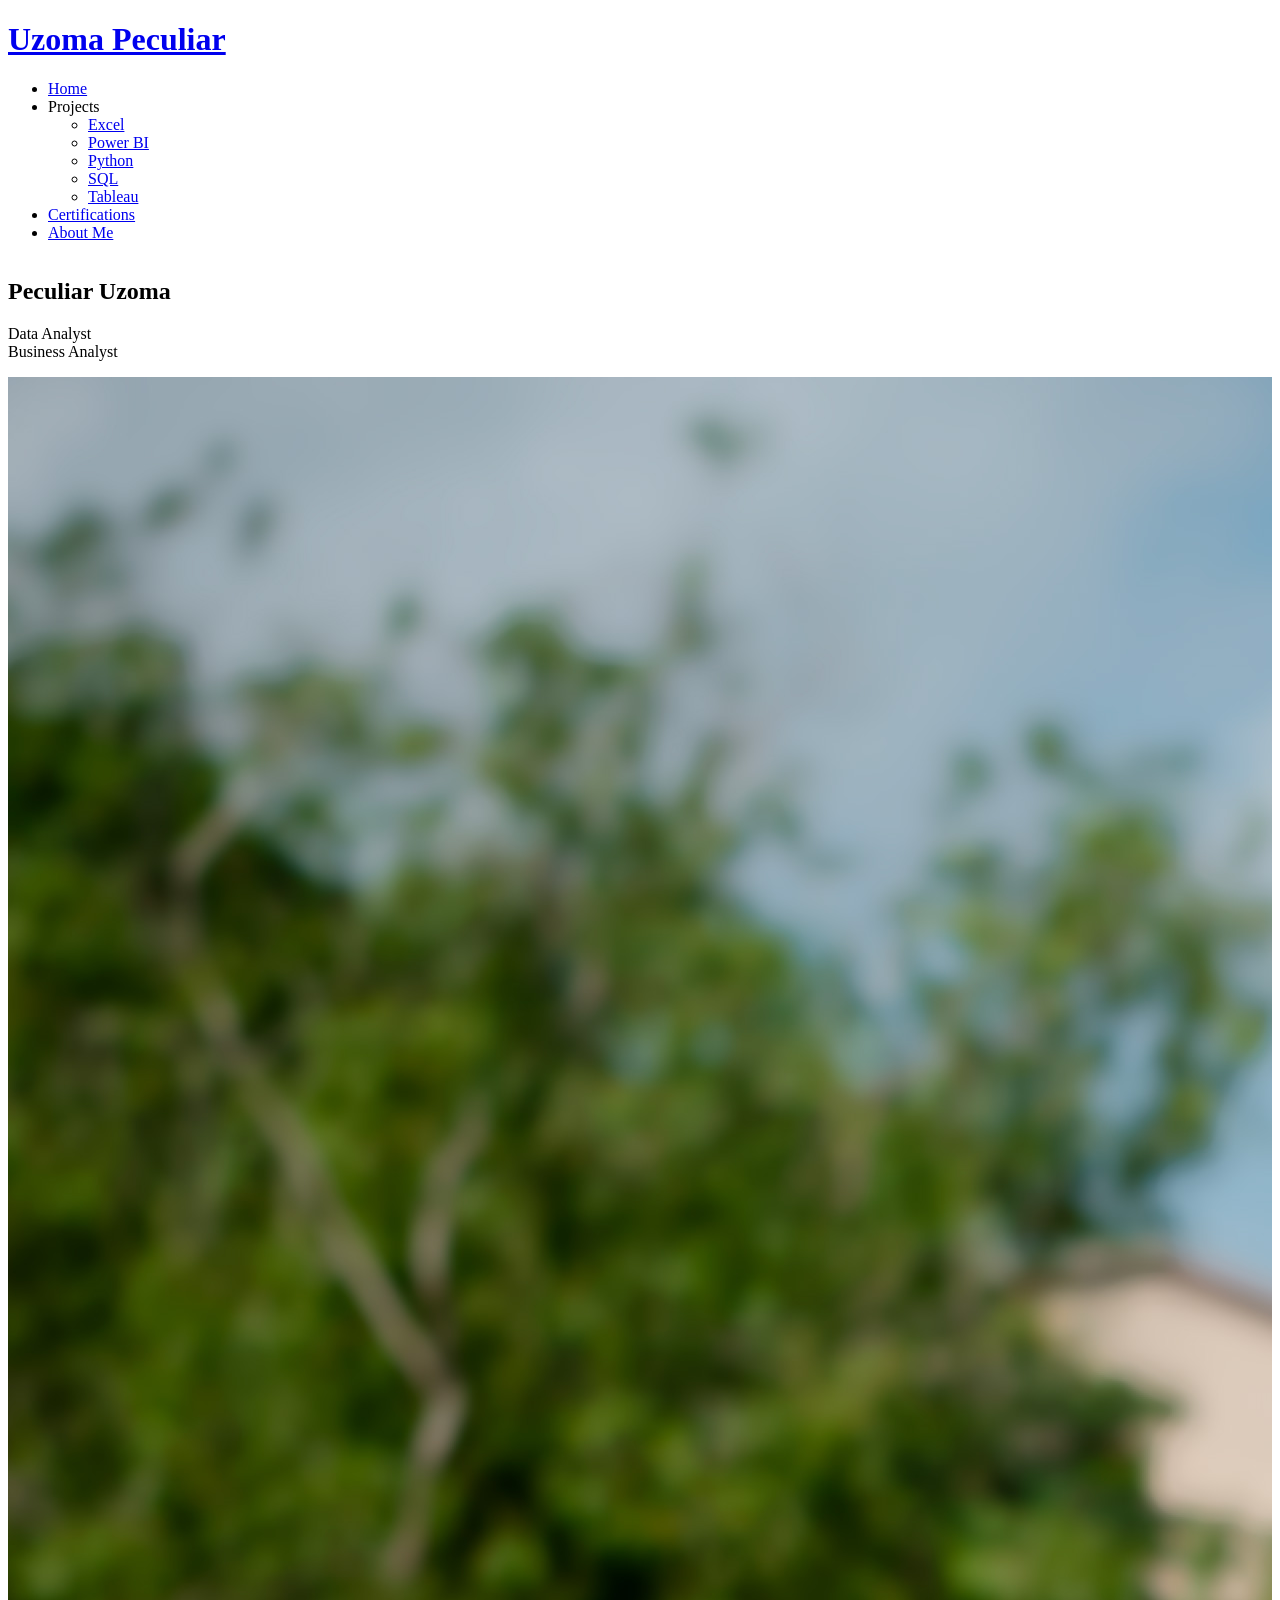
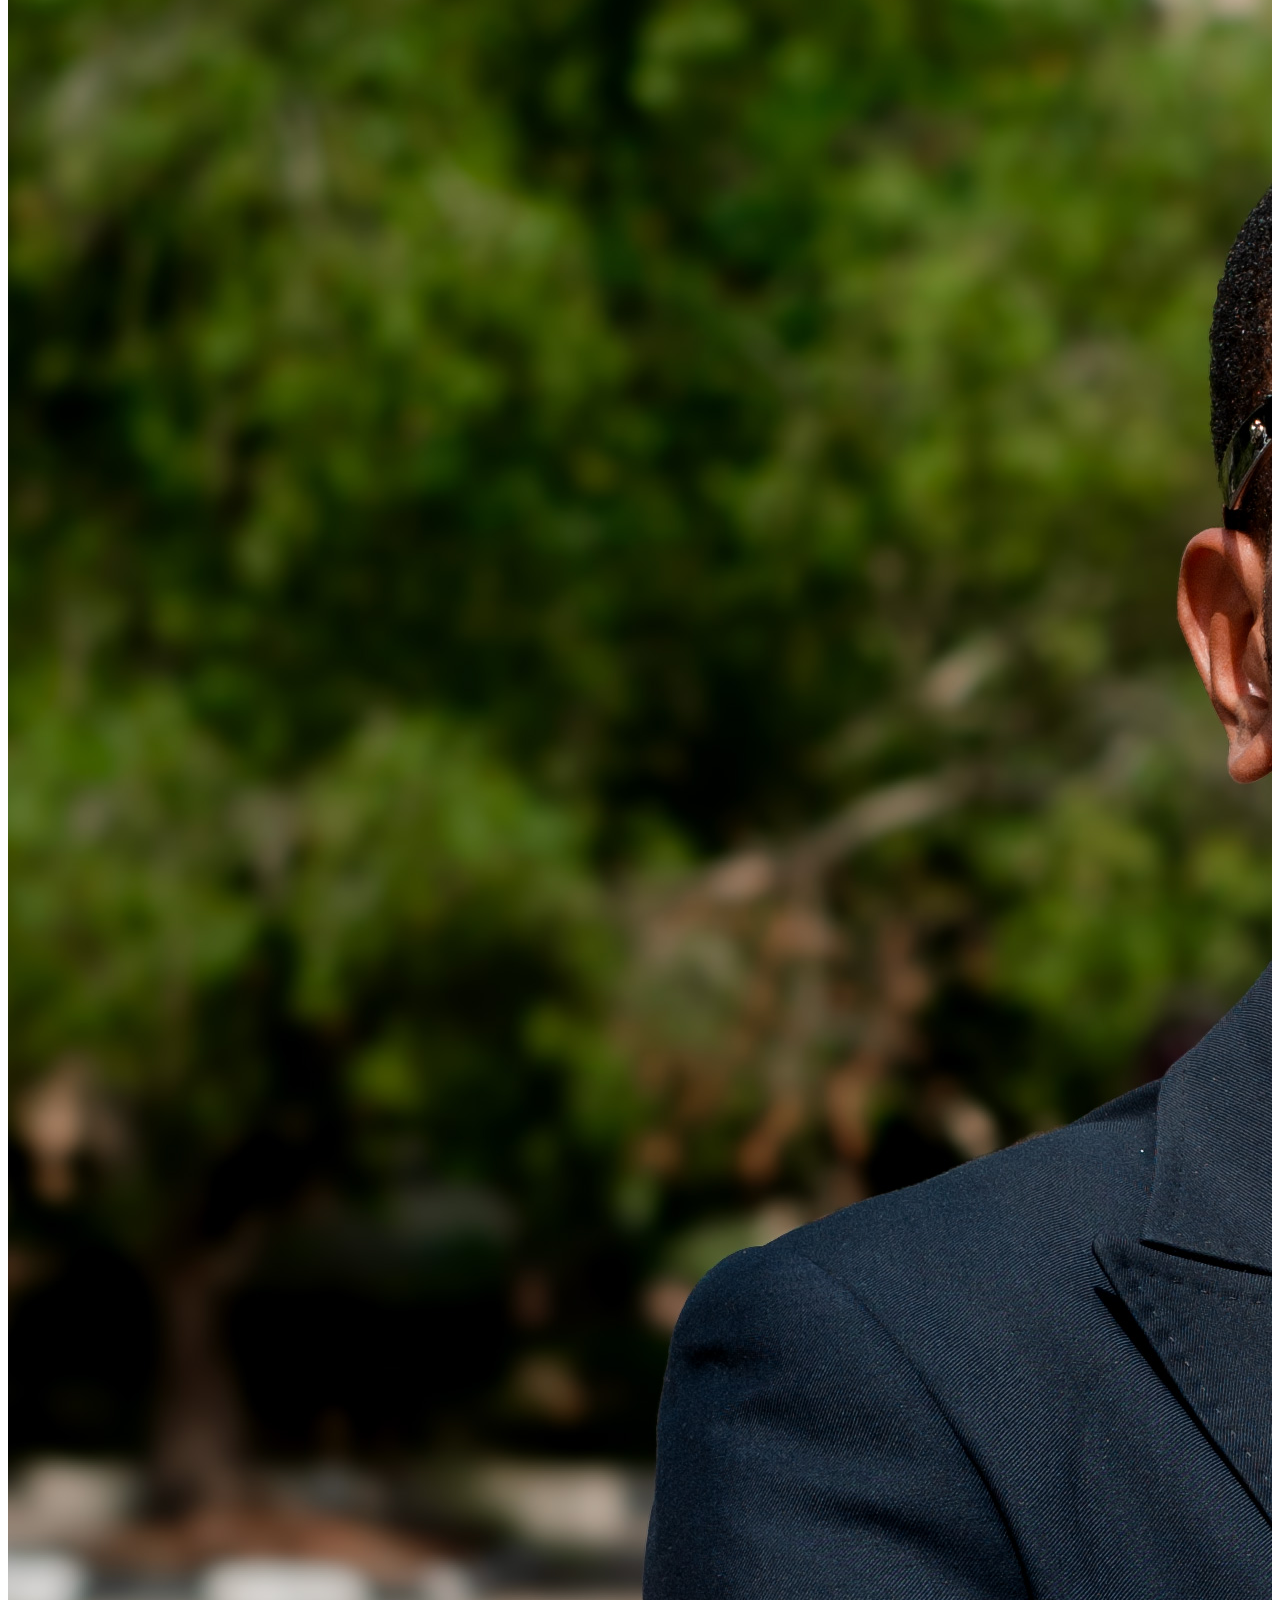
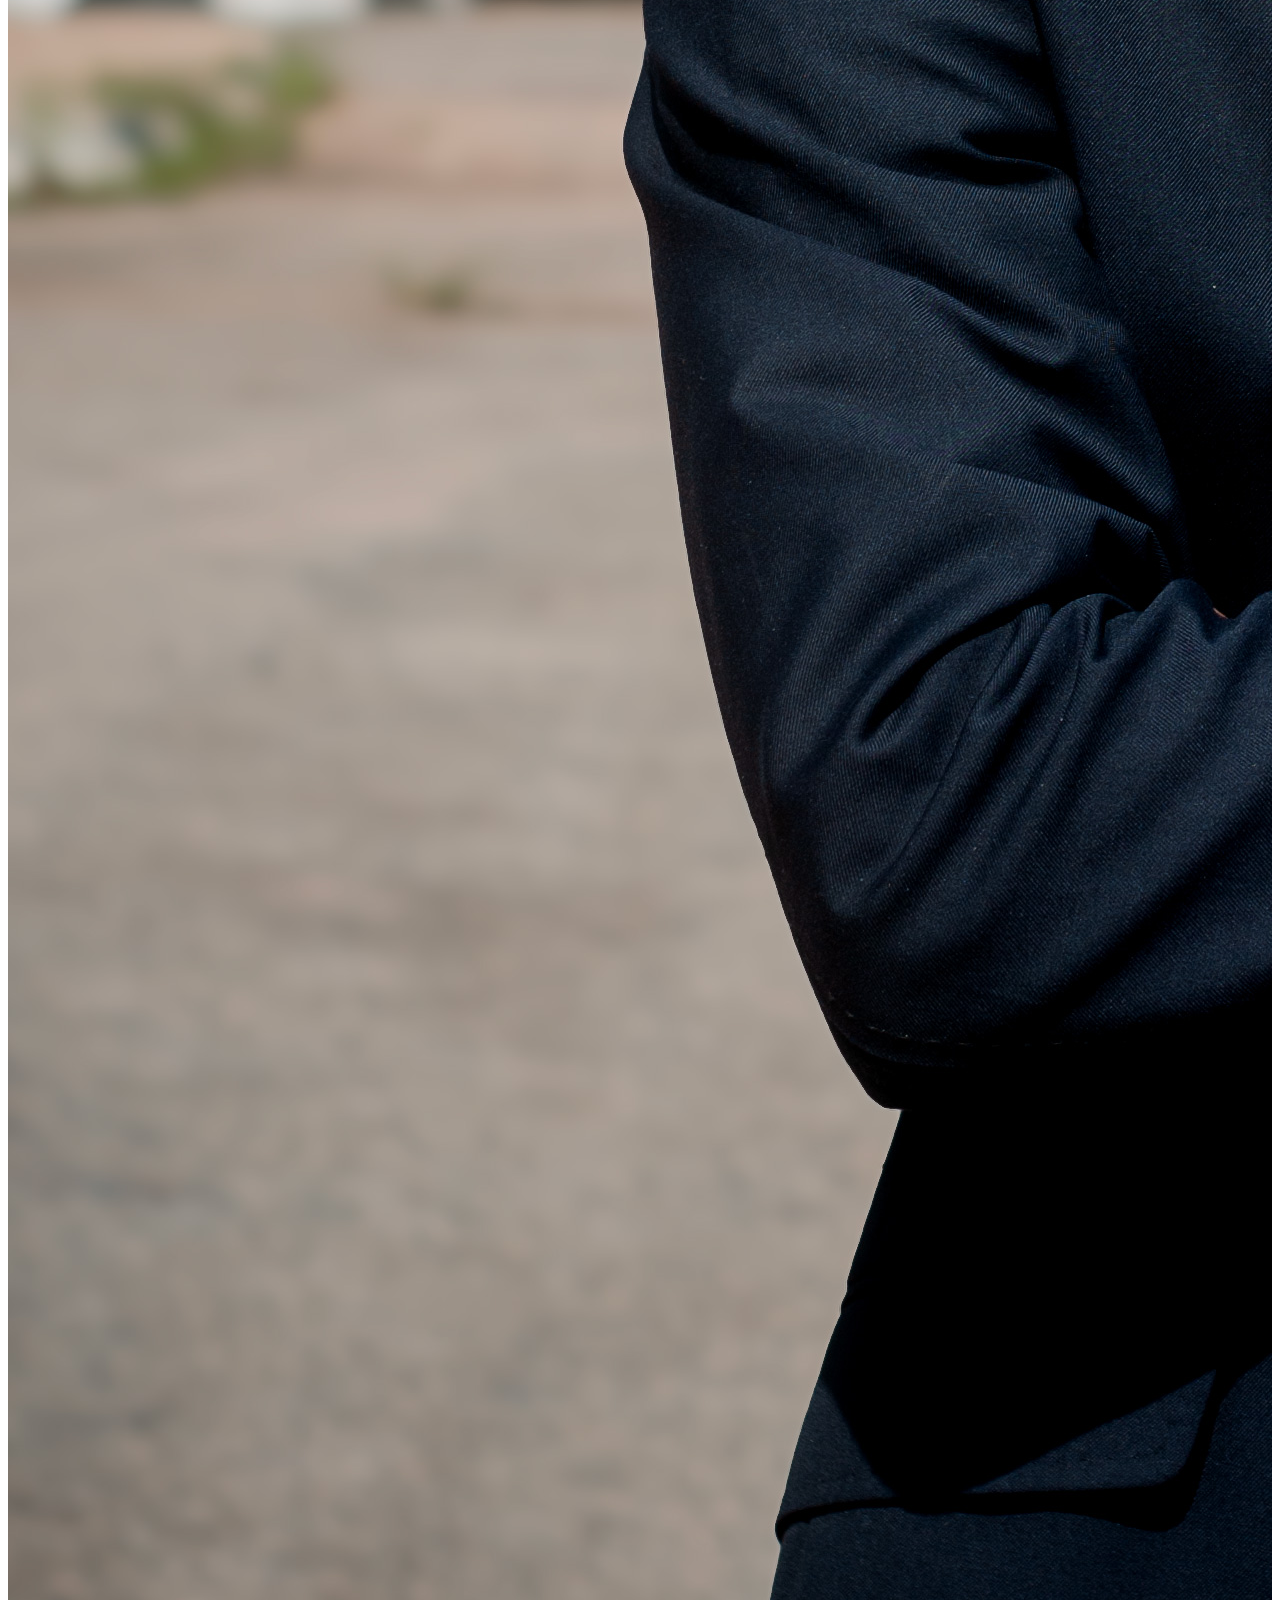
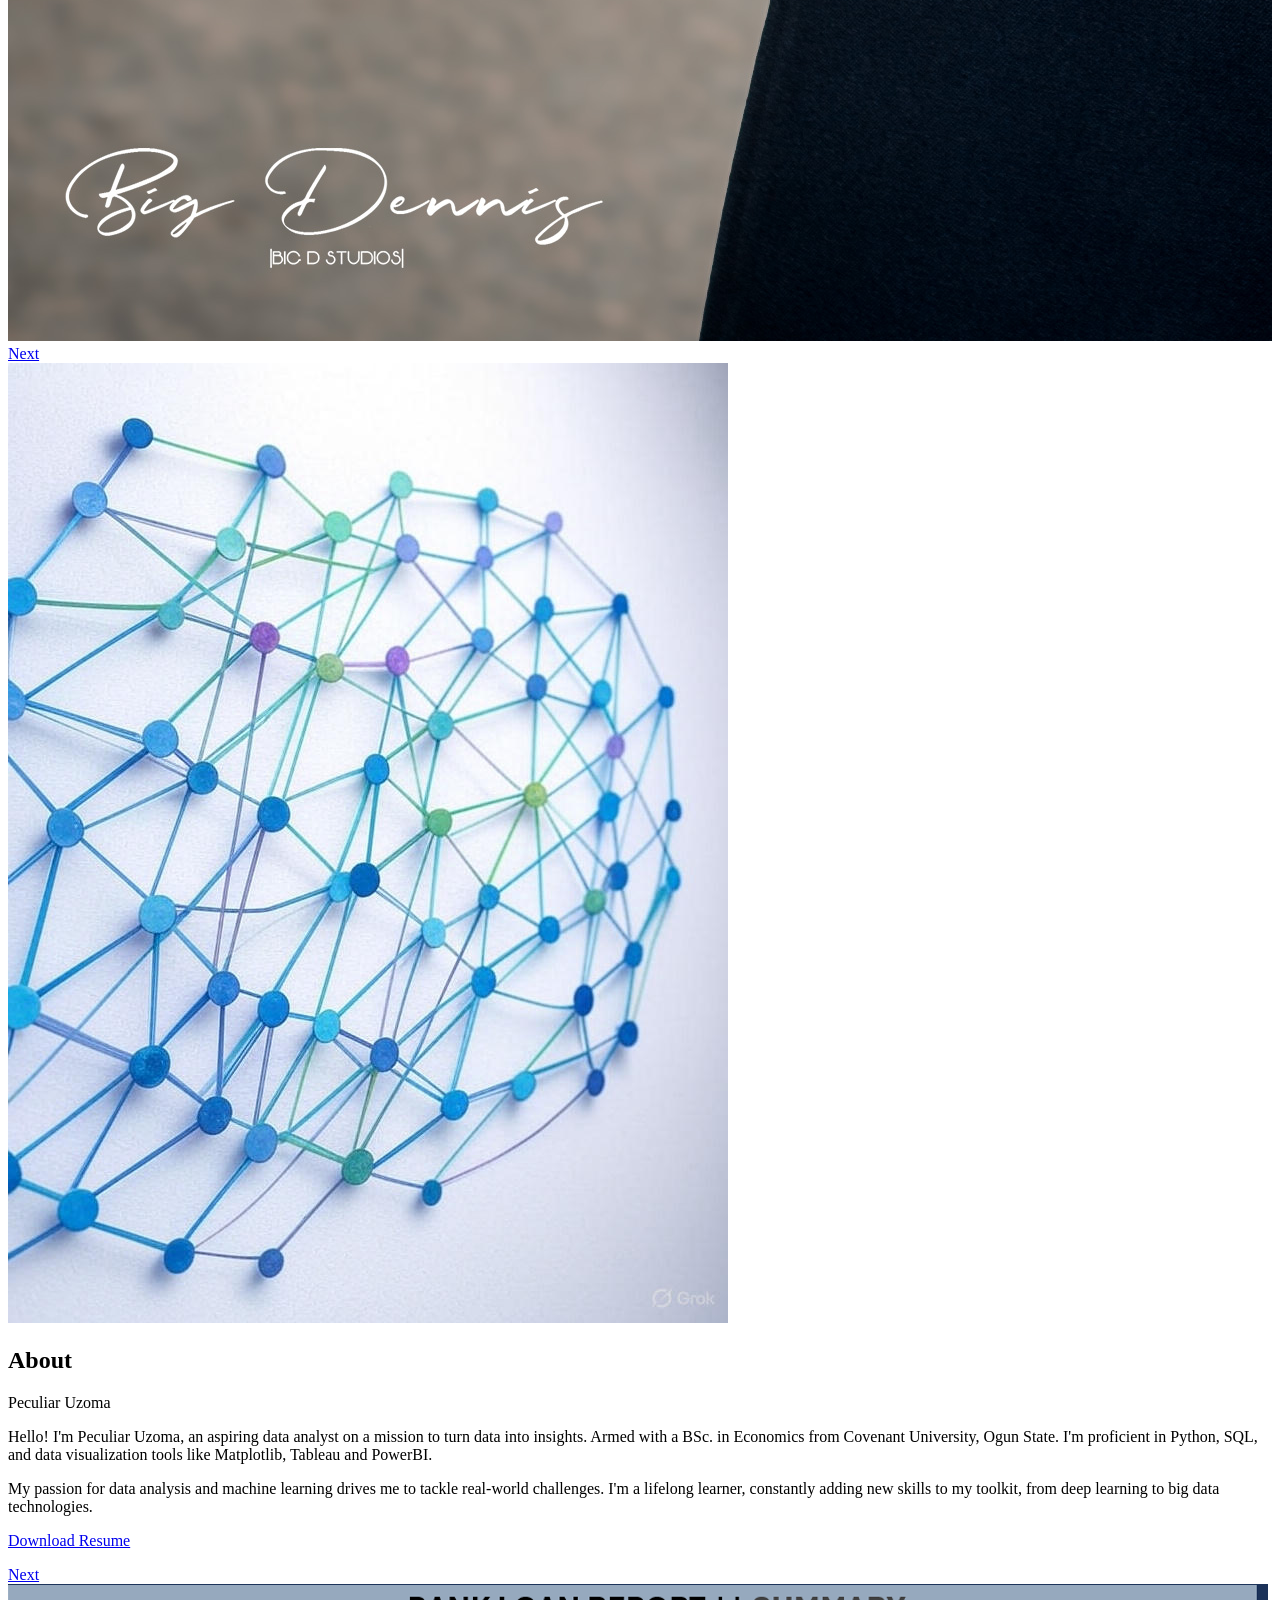
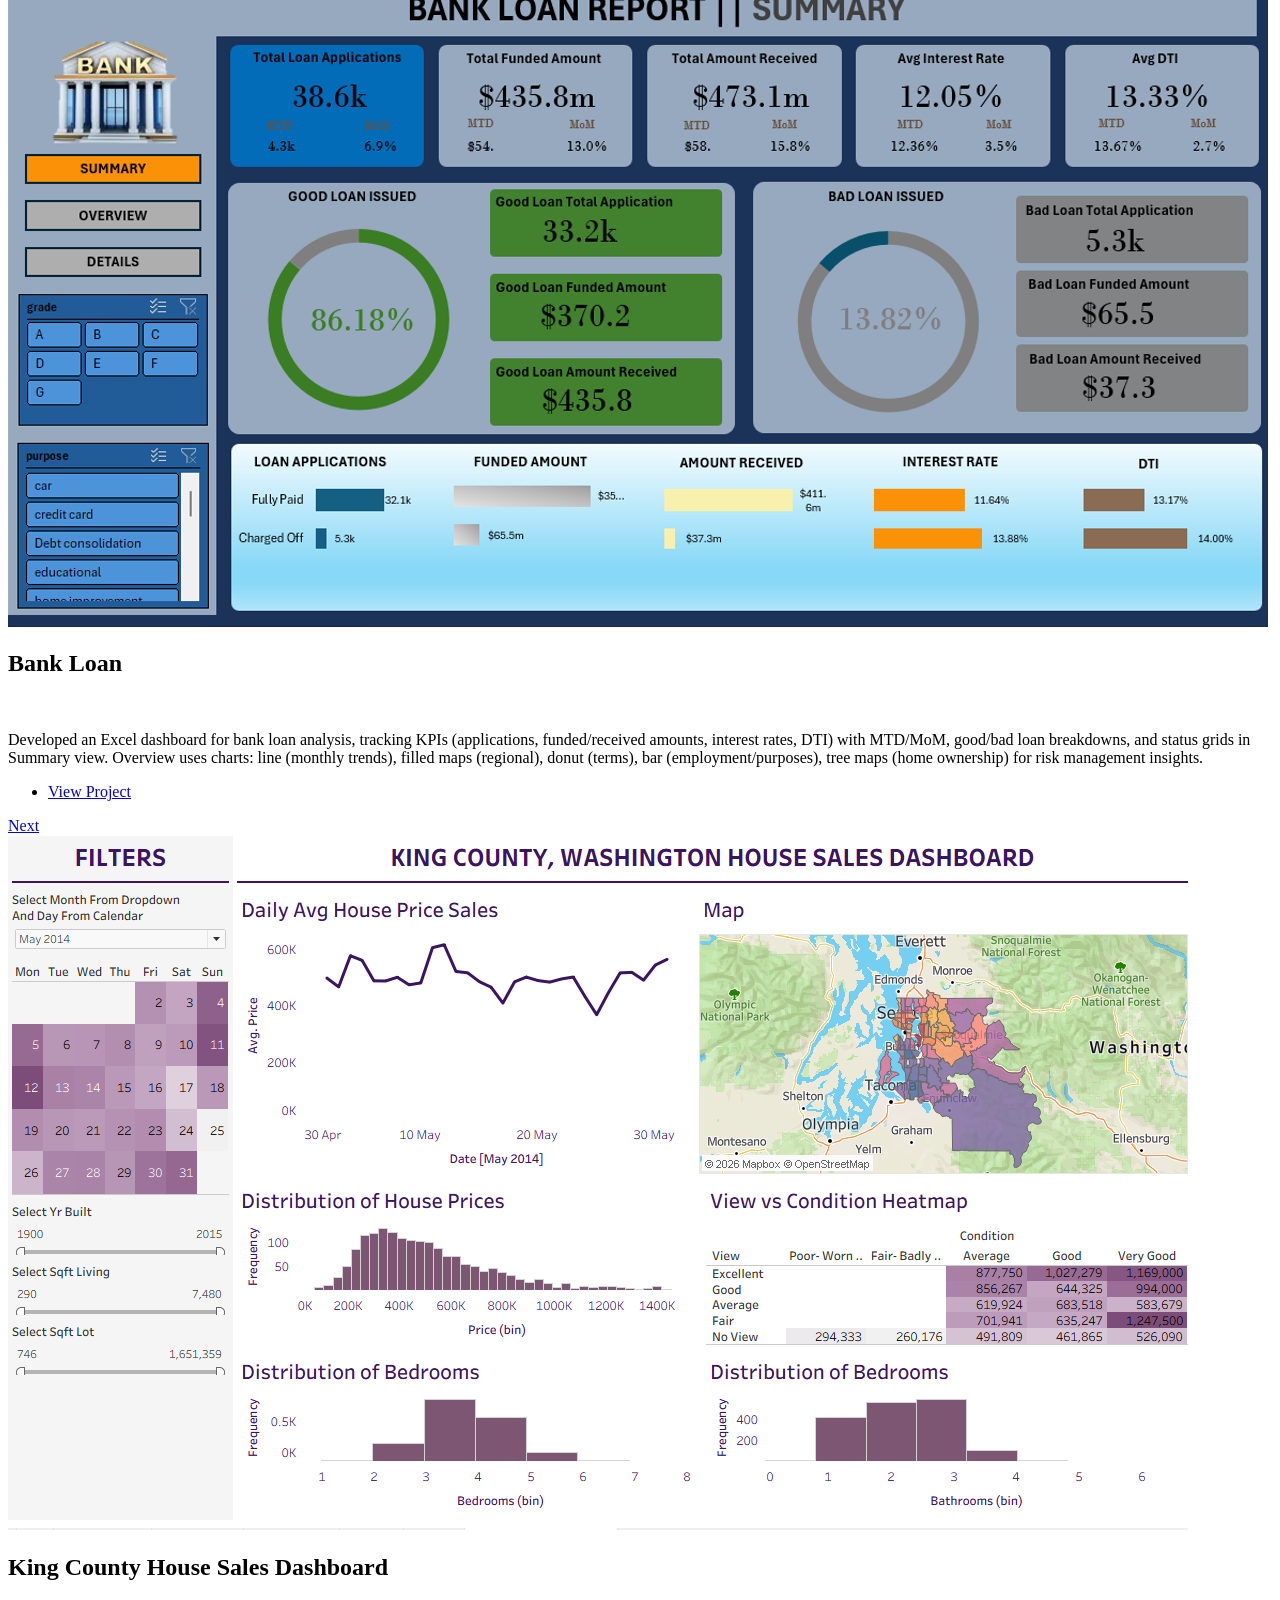
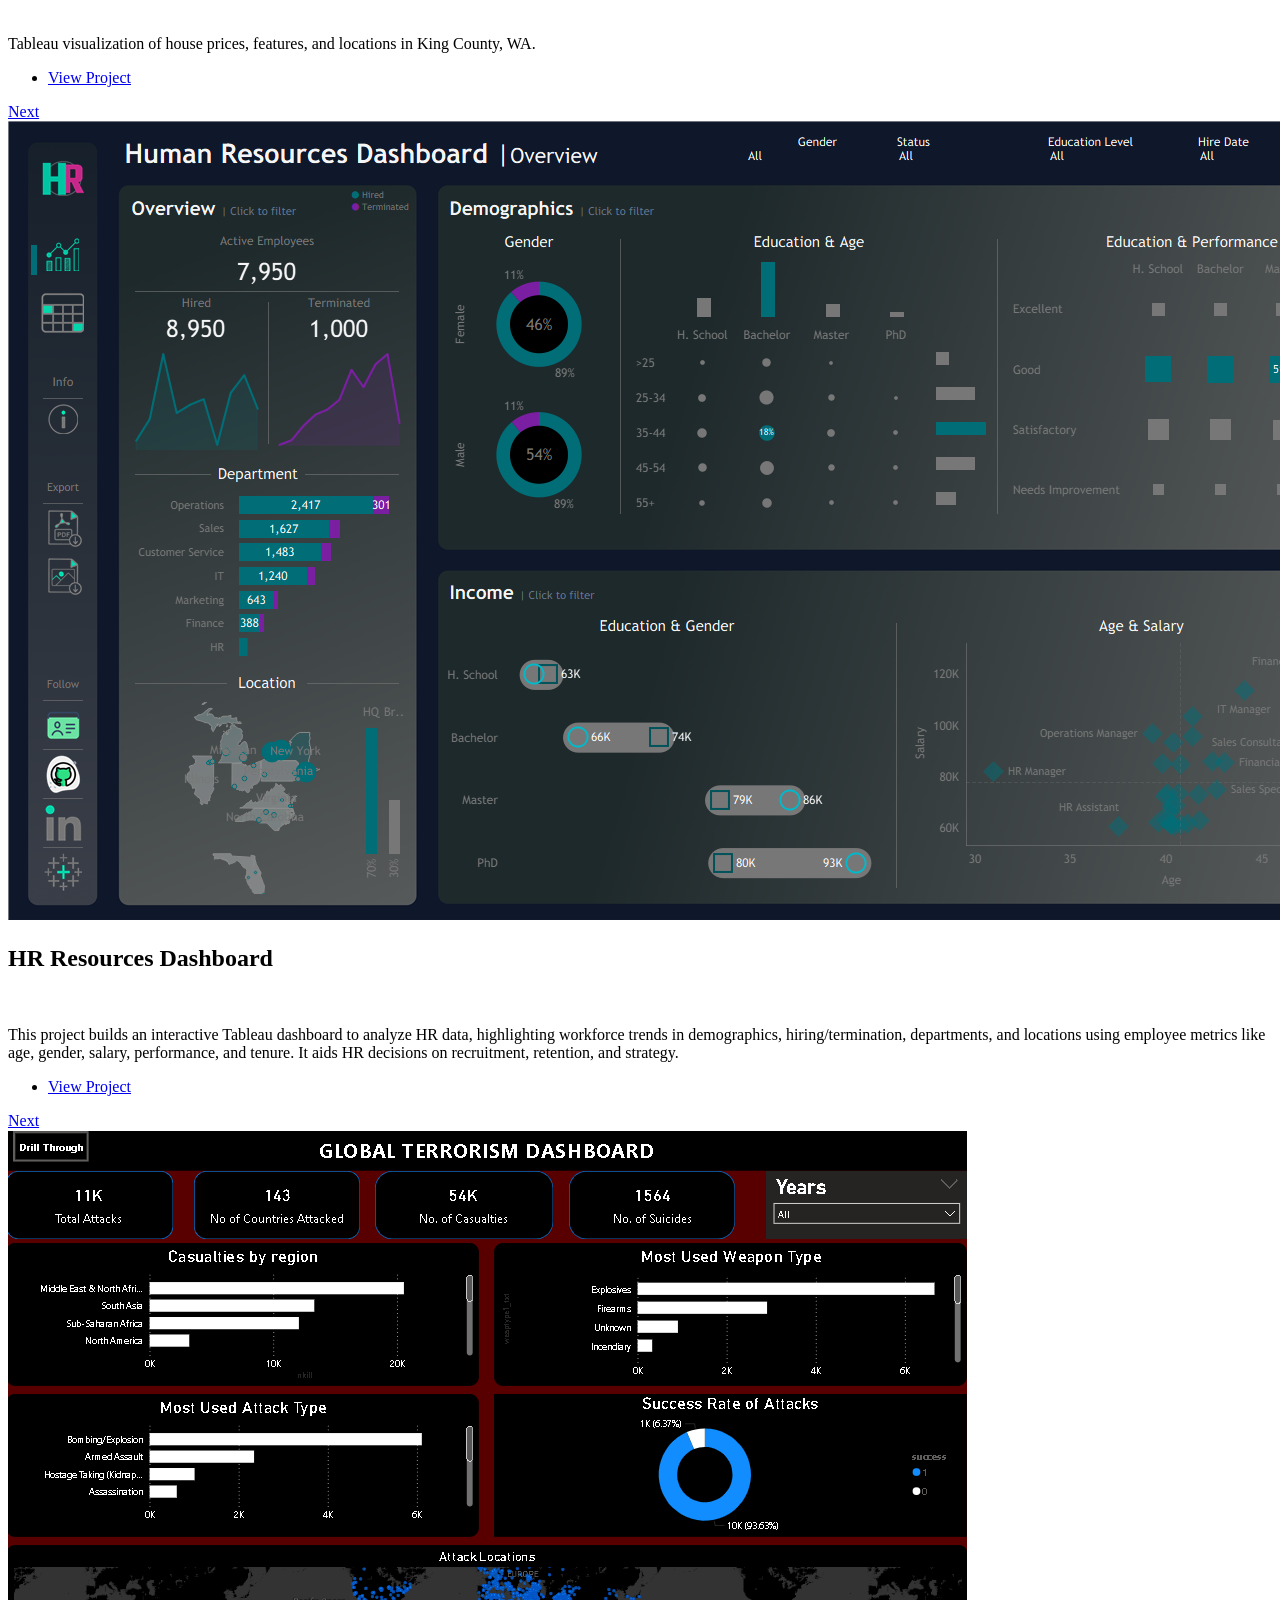
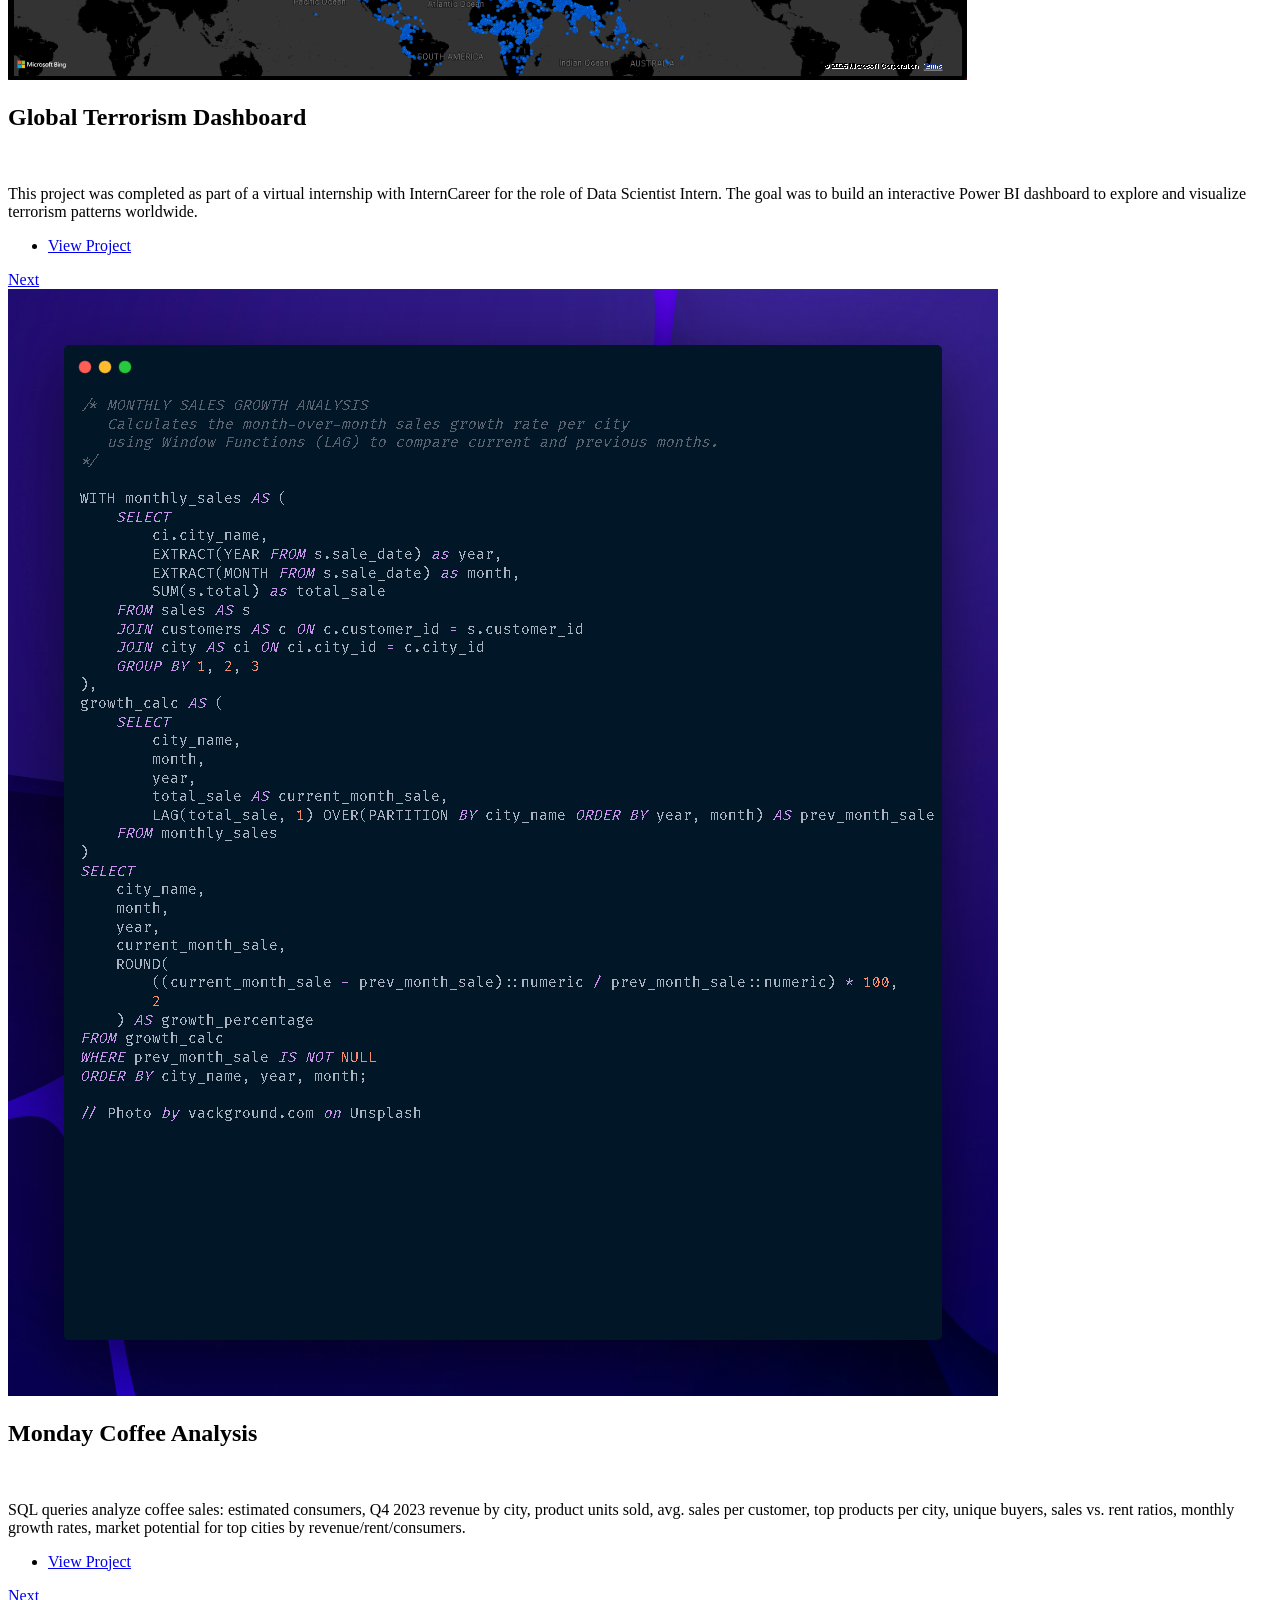
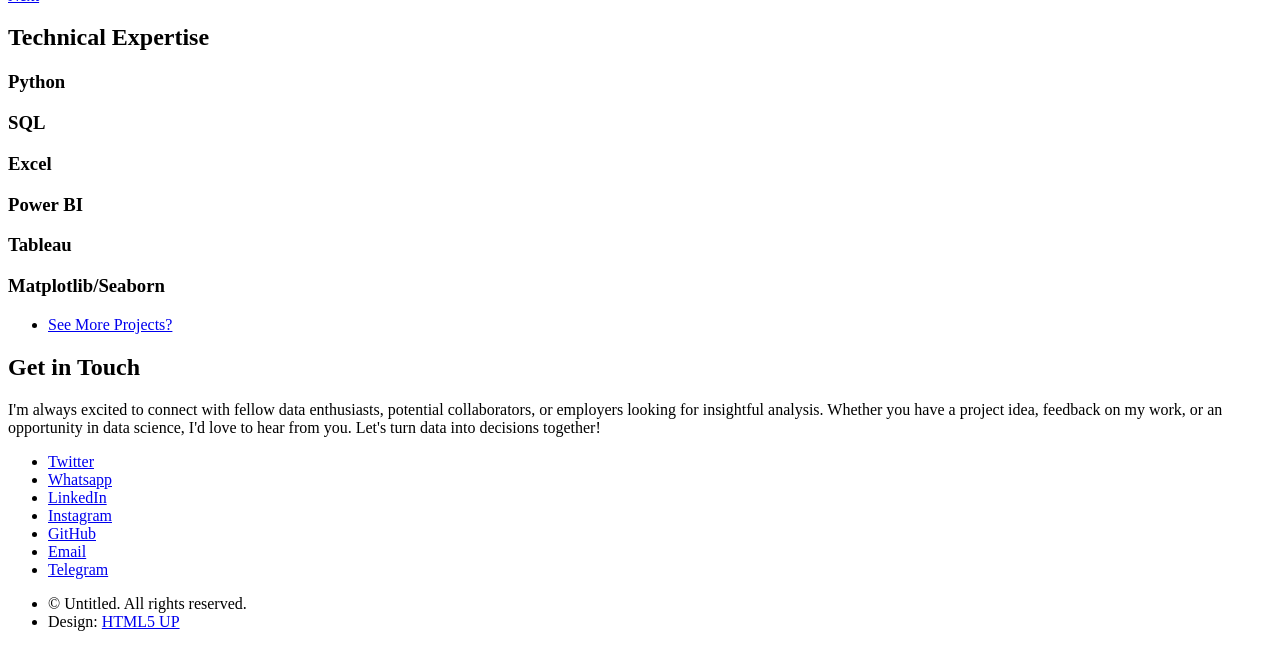
==== index.html @ 3e40eab6 "Add files via upload" ====
<!DOCTYPE HTML>
<!--
	Landed by HTML5 UP
	html5up.net | @ajlkn
	Free for personal and commercial use under the CCA 3.0 license (html5up.net/license)
-->
<html>
	<head>
		<title>Uzoma Peculiar - Data Analyst Portfolio</title>
		<meta charset="utf-8" />
		<meta name="viewport" content="width=device-width, initial-scale=1, user-scalable=no" />
		<link rel="stylesheet" href="assets/css/main.css" />
		<link rel="preconnect" href="https://fonts.googleapis.com">
        <link rel="preconnect" href="https://fonts.gstatic.com" crossorigin>
		<link href="https://fonts.googleapis.com/css2?family=Inter:wght@400;500;600;700&family=Montserrat:wght@400;500;600;700&display=swap" rel="stylesheet">
		<noscript><link rel="stylesheet" href="assets/css/noscript.css" /></noscript>
		<style>
			#banner {
				position: relative;
				overflow: hidden;
			}
			#banner video {
				position: absolute;
				top: 0;
				left: 0;
				width: 100%;
				height: 100%;
				object-fit: cover;
				z-index: -1;
			}
			#banner .overlay {
				position: absolute;
				top: 0;
				left: 0;
				width: 100%;
				height: 100%;
				background: rgba(0, 0, 0, 0); /* Semi-transparent black overlay */
				z-index: 0;
			}
			#banner .content {
				position: relative;
				z-index: 1;
			}
			.spotlight .content header p a {
				color: white;
				text-decoration: none;
			}			
		</style>
	</head>
	<!-- Google Analytics -->
	<script async src="https://www.googletagmanager.com/gtag/js?id=G-QE772HBETN"></script>  <!-- Replace ID -->
	<script>
  		window.dataLayer = window.dataLayer || [];
  		function gtag(){dataLayer.push(arguments);}
  		gtag('js', new Date());
  		gtag('config', 'G-QE772HBETN');
	</script>
	<body class="is-preload landing">
		<div id="page-wrapper">

			<!-- Header -->
				<header id="header">
					<h1 id="logo"><a href="index.html">Uzoma Peculiar</a></h1>
					<nav id="nav">
						<ul>
							<li><a href="index.html">Home</a></li>
							<li><a>Projects</a>
								<ul>
									<li><a href="Excel.html">Excel</a></li>
									<li><a href="BI.html">Power BI</a></li>
									<li><a href="python.html">Python</a></li>
									<li><a href="SQL.html">SQL</a></li>
									<li><a href="Tab.html">Tableau</a></li>
								</ul>
							</li>
							<li><a href="Certificates.html">Certifications</a></li>
							<li><a href="index.html#one" class="button primary">About Me</a></li>
						</ul>
					</nav>
				</header>

			<!-- Banner -->
				<section id="banner">
					<video autoplay muted loop playsinline>
						<source src="images/ezgif-68a857edb9cff4.mp4" type="video/mp4">
						Your browser does not support the video tag.
					</video>
					<div class="content">
						<header>
							<h2>Peculiar Uzoma</h2>
							<p>Data Analyst<br />
							Business Analyst<br />
							</p>
						</header>
						<span class="image"><img src="images/DSC_0055.jpg" alt="" /></span>
					</div>
					<a href="#one" class="goto-next scrolly">Next</a>
				</section>

			<!-- One -->
				<section id="one" class="spotlight style1 bottom">
					<span class="image fit main"><img src="images/chart.jpg" alt="" /></span>
					<div class="content">
						<div class="container">
							<div class="row">
								<div class="col-4 col-12-medium">
									<header>
										<h2>About</h2>
										<p>Peculiar Uzoma</p>
									</header>
								</div>
								<div class="col-4 col-12-medium">
									<p>Hello! I'm Peculiar Uzoma, an aspiring data analyst on a mission to turn data into insights. 
									Armed with a BSc. in Economics from Covenant University, Ogun State. 
									I'm proficient in Python, SQL, and data visualization tools like Matplotlib, Tableau and PowerBI.
									</p>
								</div>
								<div class="col-4 col-12-medium">
									<p>My passion for data analysis and machine learning drives me to tackle real-world challenges. 
									I'm a lifelong learner, constantly adding new skills to my toolkit, from deep learning to big data technologies.
									</p>
								</div>
								<div class="col-4 col-12-medium">
   			 						<div class="row">
        								<div class="col-6">
            								<p><a href="Certificates/Uzoma Peculiar's Resume.pdf" download class="button">Download Resume</a></p>
       		 							</div>
        								<div class="col-18">
            								<blockquote></blockquote>        								</div>
    								</div>
								</div>
							</div>
						</div>
					</div>
					<a href="#two" class="goto-next scrolly">Next</a>
				</section>

			<!-- Two -->
				<section id="two" class="spotlight style2 right">
					<span class="image fit main"><img id="project-img-1" src="" alt="" /></span>
					<div class="content">
						<header>
							<h2 id="project-title-1"></h2>
							<p id="project-tools-1"></p>
						</header>
						<p id="project-desc-1"></p>
						<ul class="actions"> 
							<li><a id="project-link-1" href="" target="_blank" class="button">View Project</a></li>
						</ul>
					</div>
					<a href="#three" class="goto-next scrolly">Next</a>
				</section>

			<!-- Three -->
				<section id="three" class="spotlight style3 left">
					<span class="image fit main bottom"><img id="project-img-2" src="" alt="" /></span>
					<div class="content">
						<header>
							<h2 id="project-title-2"></h2>
							<p id="project-tools-2"></p>
						</header>
						<p id="project-desc-2"></p>
						<ul class="actions">
							<li><a id="project-link-2" href="" target="_blank" class="button">View Project</a></li>
						</ul>
					</div>
					<a href="#four" class="goto-next scrolly">Next</a>
				</section>

			<!-- Four -->
			<section id="four" class="spotlight style2 right">
				<span class="image fit main bottom"><img id="project-img-3" src="" alt="" /></span>
				<div class="content">
					<header>
						<h2 id="project-title-3"></h2>
						<p id="project-tools-3"></p>
					</header>
					<p id="project-desc-3"></p>
					<ul class="actions">
						<li><a id="project-link-3" href="" target="_blank" class="button">View Project</a></li>
					</ul>
				</div>
				<a href="#five" class="goto-next scrolly">Next</a>
			</section>
			
			<!-- Five -->
			<section id="five" class="spotlight style3 left">
				<span class="image fit main bottom"><img id="project-img-4" src="" alt="" /></span>
				<div class="content">
					<header>
						<h2 id="project-title-4"></h2>
						<p id="project-tools-4"></p>
					</header>
					<p id="project-desc-4"></p>
					<ul class="actions">
						<li><a id="project-link-4" href="" target="_blank" class="button">View Project</a></li>
					</ul>
				</div>
				<a href="#six" class="goto-next scrolly">Next</a>
			</section>
			
			<!-- Six -->
			<section id="six" class="spotlight style2 right">
				<span class="image fit main bottom"><img id="project-img-5" src="" alt="" /></span>
				<div class="content">
					<header>
						<h2 id="project-title-5"></h2>
						<p id="project-tools-5"></p>
					</header>
					<p id="project-desc-5"></p>
					<ul class="actions">
						<li><a id="project-link-5" href="" target="_blank" class="button">View Project</a></li>
					</ul>
				</div>
				<a href="#seven" class="goto-next scrolly">Next</a>
			</section>
			
			<!-- Seven -->
				<section id="seven" class="wrapper style1 special fade-up">
					<div class="container">
						<header class="major">
							<h2>Technical Expertise</h2>
						</header>
						<div class="box alt">
							<div class="row gtr-uniform">
								<section class="col-4 col-6-medium col-12-xsmall">
									<span class="icon solid alt major fa-code"></span>
									<h3>Python</h3>
								</section>
								<section class="col-4 col-6-medium col-12-xsmall">
									<span class="icon solid alt major fa-database"></span>
									<h3>SQL</h3>
								</section>
								<section class="col-4 col-6-medium col-12-xsmall">
									<span class="icon solid alt major fa-file-excel"></span>
									<h3>Excel</h3>
								</section>
								<section class="col-4 col-6-medium col-12-xsmall">
									<span class="icon solid alt major fa-chart-pie"></span>
									<h3>Power BI</h3>
								</section>
								<section class="col-4 col-6-medium col-12-xsmall">
									<span class="icon solid alt major fa-chart-bar"></span>
									<h3>Tableau</h3>
								</section>
								<section class="col-4 col-6-medium col-12-xsmall">
									<span class="icon solid alt major fa-chart-line"></span>
									<h3>Matplotlib/Seaborn</h3>
								</section>
							</div>
						</div>
						<footer class="major">
							<ul class="actions special">
								<li><a href="Excel.html" class="button">See More Projects?</a></li>
							</ul>
						</footer>
					</div>
				</section>

			<!-- Eight -->
				<section id="eight" class="wrapper style2 special fade">
					<div class="container">
						<header>
							<h2>Get in Touch</h2>
							<p>I'm always excited to connect with fellow data enthusiasts, potential collaborators, or employers looking for insightful analysis. 
							Whether you have a project idea, feedback on my work, or an opportunity in data science, I'd love to hear from you. Let's turn data into decisions together!</p>
						</header>
					</div>
				</section>

			<!-- Footer -->
				<footer id="footer">
					<ul class="icons">
						<li><a href="#" target="_blank" class="icon brands alt fa-twitter"><span class="label">Twitter</span></a></li>
						<li><a href="https://wa.me/2348162145354?text=Hello%20there!%20I%20am%20interested%20in%20learning%20more%20about%20your%20work." target="_blank" class="icon brands alt fa-whatsapp"><span class="label">Whatsapp</span></a></li>
						<li><a href="https://www.linkedin.com/in/peculiar-uzoma-5a9116235" target="_blank" class="icon brands alt fa-linkedin-in"><span class="label">LinkedIn</span></a></li>
						<li><a href="#" target="_blank" class="icon brands alt fa-instagram"><span class="label">Instagram</span></a></li>
						<li><a href="https://github.com/UzomaPeculiar" target="_blank" class="icon brands alt fa-github"><span class="label">GitHub</span></a></li>
						<li><a href="mailto:uzomapeculiar1@gmail.com?subject=Hello%20there&body=I%20am%20interested%20in%20learning%20more%20about%20your%20work." class="icon solid alt fa-envelope"><span class="label">Email</span></a></li>
						<li><a href="https://t.me/prxua?text=Hello%20there!%20I%20am%20interested%20in%20learning%20more%20about%20your%20work." target="_blank" class="icon brands alt fa-telegram"><span class="label">Telegram</span></a></li>
					</ul>
					<ul class="copyright">
						<li>© Untitled. All rights reserved.</li><li>Design: <a href="http://html5up.net">HTML5 UP</a></li>
					</ul>
				</footer>

		</div>

		<!-- Scripts -->
			<script src="assets/js/jquery.min.js"></script>
			<script src="assets/js/jquery.scrolly.min.js"></script>
			<script src="assets/js/jquery.dropotron.min.js"></script>
			<script src="assets/js/jquery.scrollex.min.js"></script>
			<script src="assets/js/browser.min.js"></script>
			<script src="assets/js/breakpoints.min.js"></script>
			<script src="assets/js/util.js"></script>
			<script src="assets/js/main.js"></script>
			<script>
    // Array of all projects (extracted and combined from home and other pages)
    let allProjects = [
        {
            title: "YouTube Python Analysis",
            tools: "Python",
            desc: "This project explores data from top YouTube streamers to uncover patterns in audience engagement and content popularity. The insights can help inform content strategies and marketing decisions on the platform.",
            link: "https://github.com/UzomaPeculiar/YouTube-Analysis-Project/blob/main/YouTube%20Analysiss.ipynb",
            image: "images/Youtube Analysis.png"
        },
        {
            title: "Global Terrorism Dashboard",
            tools: "Power BI",
            desc: "This project was completed as part of a virtual internship with InternCareer for the role of Data Scientist Intern. The goal was to build an interactive Power BI dashboard to explore and visualize terrorism patterns worldwide.",
            link: "https://github.com/UzomaPeculiar/InternCareer-Global-Terrorism-Dashboard/blob/main/InternCareer%20Terrorism.pbix",
            image: "images/Terrorism.png"
        },
        {
            title: "Marathon",
            tools: "Python",
            desc: "The project analyzes 2020 USA ultramarathon data (50km/50mi) using Python, Pandas, and Seaborn, cleaning data and exploring athlete age, performance, speed, and race popularity to provide insights for organizers and athletes.",
            link: "https://github.com/UzomaPeculiar/Marathon-Analysis-Project/blob/main/Marathon%20Analysis%20Project.ipynb",
            image: "images/Marathon.png"
        },
        {
            title: "Movies Correlation",
            tools: "Python",
            desc: "The project analyzes movie data to find correlations between budget, gross revenue, votes, and runtime using Python, Pandas, and Seaborn, visualizing results with a correlation heatmap.",
            link: "https://github.com/UzomaPeculiar/Movies-Correlation/blob/main/Python%20Correlation%20Project.ipynb",
            image: "images/Movies Correlation.png"
        },
        {
            title: "British Airways",
            tools: "Tableau",
            desc: "The project visualizes customer reviews to analyze service quality and satisfaction trends using Tableau.",
            link: "https://github.com/UzomaPeculiar/British-Airways/blob/main/British%20Airways%20Reviews.twbx",
            image: "images/British Airways Review.png"
        },
        {
            title: "Road Accident Analysis",
            tools: "Excel",
            desc: "This project contains an Excel-based UK Road Accident Analysis tool designed to analyze and visualize road accident data in the United Kingdom.",
            link: "Excel/Road Analysis.xlsx",
            image: "images/Road Accident.png"
        },
        {
            title: "Accounting Ledger",
            tools: "Excel",
            desc: "Developed a financial ledger for Mr. Owais Ltd, covering Q1 2023. Tracked transactions to create a Trial Balance, Income Statement, and Balance Sheet (total assets/liabilities + equity). Demonstrates expertise in accounting, financial reporting, and spreadsheet management.",
            link: "Excel/Accounting Ledger.xlsx",
            image: "images/Ledger 2.png"
        },
        {
            title: "Bank Loan",
            tools: "Excel",
            desc: "Developed an Excel dashboard for bank loan analysis, tracking KPIs (applications, funded/received amounts, interest rates, DTI) with MTD/MoM, good/bad loan breakdowns, and status grids in Summary view. Overview uses charts: line (monthly trends), filled maps (regional), donut (terms), bar (employment/purposes), tree maps (home ownership) for risk management insights.",
            link: "https://github.com/UzomaPeculiar/Bank-Loan-Excel-Dashboard/blob/main/Bank%20Loan%20Summary%20and%20Overview.xlsx",
            image: "images/Bank Loan.png"
        },
        {
            title: "Coffee Sales Dashboard",
            tools: "Excel",
            desc: "Tracks 2019–2022 sales by coffee type, with monthly totals. Includes country sales, top customers, and data on orders, customers, products for loyalty/pricing insights.",
            link: "https://github.com/UzomaPeculiar/Coffee-Sales-Excel-Dashboard/blob/main/Coffee%20Sales%20Excel.xlsx",
            image: "images/Coffee Sales Excel.png"
        },
        {
            title: "Bike Sales Dashboard",
            tools: "Excel",
            desc: "Analyzes bike purchases from 1,000 customer records. Key metrics: average income by gender/purchase, counts by commute, age brackets, and trends in education, occupation, region.",
            link: "https://github.com/UzomaPeculiar/Bike-Sales-Excel-Dashboard/blob/main/Bike%20Sales%20Dashboard.xlsx",
            image: "images/Bike Sales.png"
        },
        {
            title: "Financial Loan Analysis",
            tools: "Python",
            desc: "This project analyzes a financial loan dataset to evaluate portfolio performance and risk. We use Pandas, Numpy, Matplotlib, Seaborn, and Plotly for data cleaning, aggregation, and visualization. The analysis covers loan applications, funded amounts, repayments, and borrower characteristics.",
            link: "https://github.com/UzomaPeculiar/Financial-Loan-Analysis-Python/blob/main/Bank%20Loan%20Analysis.ipynb",
            image: "images/Financial Loan.png"
        },
        {
            title: "Air BnB",
            tools: "Python",
            desc: "This project performs Exploratory Data Analysis (EDA) on New York Airbnb data to uncover trends and patterns in rental listings. We use libraries like Pandas, Numpy, Matplotlib, Seabornfor cleaning, visualization, and analysis.",
            link: "https://github.com/UzomaPeculiar/New-York-Air-BnB-Listing-Python/blob/main/Air%20BnB%20Analysis.ipynb",
            image: "images/Air BnB.png"
        },
        {
            title: "Walmart Analysis",
            tools: "SQL",
            desc: "The project aims to provide actionable insights for Walmart's business operations, such as optimizing inventory, targeting high-value customer segments, improving branch performance, and understanding temporal sales trends.",
            link: "https://github.com/UzomaPeculiar/Walmart-Sales-Analysis-SQL/blob/main/Walmart%20Analysis.sql",
            image: "images/Walmart.png"
        },
        {
            title: "Pizza Sales Analysis",
            tools: "SQL",
            desc: "The project focuses on boosting pizza sales by promoting bestsellers, improving low performers, analyzing customer preferences, and optimizing marketing strategies.",
            link: "https://github.com/UzomaPeculiar/Pizza-Sales-Analysis-SQL-Power-BI/blob/main/Pizza%20Sales%20Analysis.sql",
            image: "images/Pizza sql.png"
        },
        {
            title: "Retail Sales Analysis",
            tools: "SQL",
            desc: "This project uses SQL to build and analyze a retail sales database. It cleans data, explores sales patterns, and answers key business questions like top categories, customer profiles, and peak sales times to help improve retail strategies.",
            link: "https://github.com/UzomaPeculiar/Retail-Sales-Analysis-SQL/blob/main/Retail%20Sales.sql",
            image: "images/Retail Analysis.png"
        },
        {
            title: "Monday Coffee Analysis",
            tools: "SQL",
            desc: "SQL queries analyze coffee sales: estimated consumers, Q4 2023 revenue by city, product units sold, avg. sales per customer, top products per city, unique buyers, sales vs. rent ratios, monthly growth rates, market potential for top cities by revenue/rent/consumers.",
            link: "https://github.com/UzomaPeculiar/Monday-Coffee-Analysis-SQL/blob/main/Monday%20Coffee%20Project.sql",
            image: "images/Monday Coffee.png"
        },
        {
            title: "HR Analytics Dashboard",
            tools: "Power BI",
            desc: "This dashboard was designed to analyze workforce data and provide actionable HR insights. It helps track employee distribution, demographics, attrition trends, and performance-related metrics. The goal is to give HR managers a clear view of workforce composition and areas requiring attention.",
            link: "https://github.com/UzomaPeculiar/HR-Analytics-Dashboard/blob/main/Power%20BI%20HR%20Dashboard.pbix",
            image: "images/HR Analytics.png"
        },
        {
            title: "Data Professionals Survey",
            tools: "Power BI",
            desc: "This dashboard visualizes survey responses from data professionals worldwide. It highlights demographics, skills, salary trends, and career preferences in the data industry. The aim is to give learners and organizations a snapshot of the data profession landscape.",
            link: "https://github.com/UzomaPeculiar/Data-Professional-Survey-Dashboard/blob/main/Data%20Professional%20Suvey%20Dashboard.pbix",
            image: "images/Data Professional Survey.png"
        },
        {
            title: "Pizza Sales Dashboard",
            tools: "Power BI",
            desc: "This project uses Power BI to build a retail sales dashboard. It cleans data, explores sales patterns, and answers key business questions like top categories, customer profiles, and peak sales times to help improve retail strategies.",
            link: "https://github.com/UzomaPeculiar/Pizza-Sales-Analysis-SQL-Power-BI/blob/main/Pizza.pbix",
            image: "images/Pizza Sales Report.png"
        },
        {
            title: "King County House Sales Dashboard",
            tools: "Tableau",
            desc: "Tableau visualization of house prices, features, and locations in King County, WA.",
            link: "https://github.com/UzomaPeculiar/King-County-House-Sale/blob/main/King%20County%20House.twbx",
            image: "images/House Sales Dashboard.png"
        },
		{
            title: "HR Resources Dashboard",
            tools: "Tableau",
            desc: "This project builds an interactive Tableau dashboard to analyze HR data, highlighting workforce trends in demographics, hiring/termination, departments, and locations using employee metrics like age, gender, salary, performance, and tenure. It aids HR decisions on recruitment, retention, and strategy.",
            link: "https://github.com/UzomaPeculiar/HR-Tableau-Dashboard",
            image: "images/HR Summary.png"
        }
    ];

    // Function to get recent history from localStorage (array of titles)
    function getRecentProjects() {
        const stored = localStorage.getItem('recentProjects');
        return stored ? JSON.parse(stored) : [];
    }
	
	// Function to save updated history (keep last N, e.g., 10)
    function saveRecentProjects(newTitles) {
        let recent = getRecentProjects();
        recent = recent.concat(newTitles).slice(-10); // Keep only the last 10
        localStorage.setItem('recentProjects', JSON.stringify(recent));
    }

	// Shuffle the array randomly (simple random sort)
    allProjects.sort(() => Math.random() - 0.5);

    // Get recent projects to avoid
    const recentTitles = getRecentProjects();
    const recentSet = new Set(recentTitles);
	
	// Filter non-recent projects
    let nonRecent = allProjects.filter(project => !recentSet.has(project.title));

    // If not enough non-recent, fall back to full list
    let candidates = nonRecent.length >= 5 ? nonRecent : allProjects;

    // Select first 5 from candidates (already shuffled)
    let selectedProjects = candidates.slice(0, 5);

    // Save the new titles to history
    const newTitles = selectedProjects.map(project => project.title);
    saveRecentProjects(newTitles);

	// Tool to URL mapping
    const toolUrls = {
        "Python": "python.html",
        "Power BI": "BI.html",
        "Excel": "Excel.html",
        "SQL": "SQL.html",
        "Tableau": "Tab.html"
    };

	// Populate the sections (note: indices start at 0, but IDs at 1)
    for (let i = 0; i < 5; i++) {
        let index = i + 1; // IDs are 1-5
        document.getElementById(`project-img-${index}`).src = selectedProjects[i].image;
        document.getElementById(`project-title-${index}`).innerHTML = selectedProjects[i].title;
		let tool = selectedProjects[i].tools;
        let toolUrl = toolUrls[tool] || "#"; // Fallback if no match
        document.getElementById(`project-tools-${index}`).innerHTML = `<a href="${toolUrl}">${tool}</a>`;
        document.getElementById(`project-desc-${index}`).innerHTML = selectedProjects[i].desc;
        document.getElementById(`project-link-${index}`).href = selectedProjects[i].link;
    }
</script>
	</body>
</html>
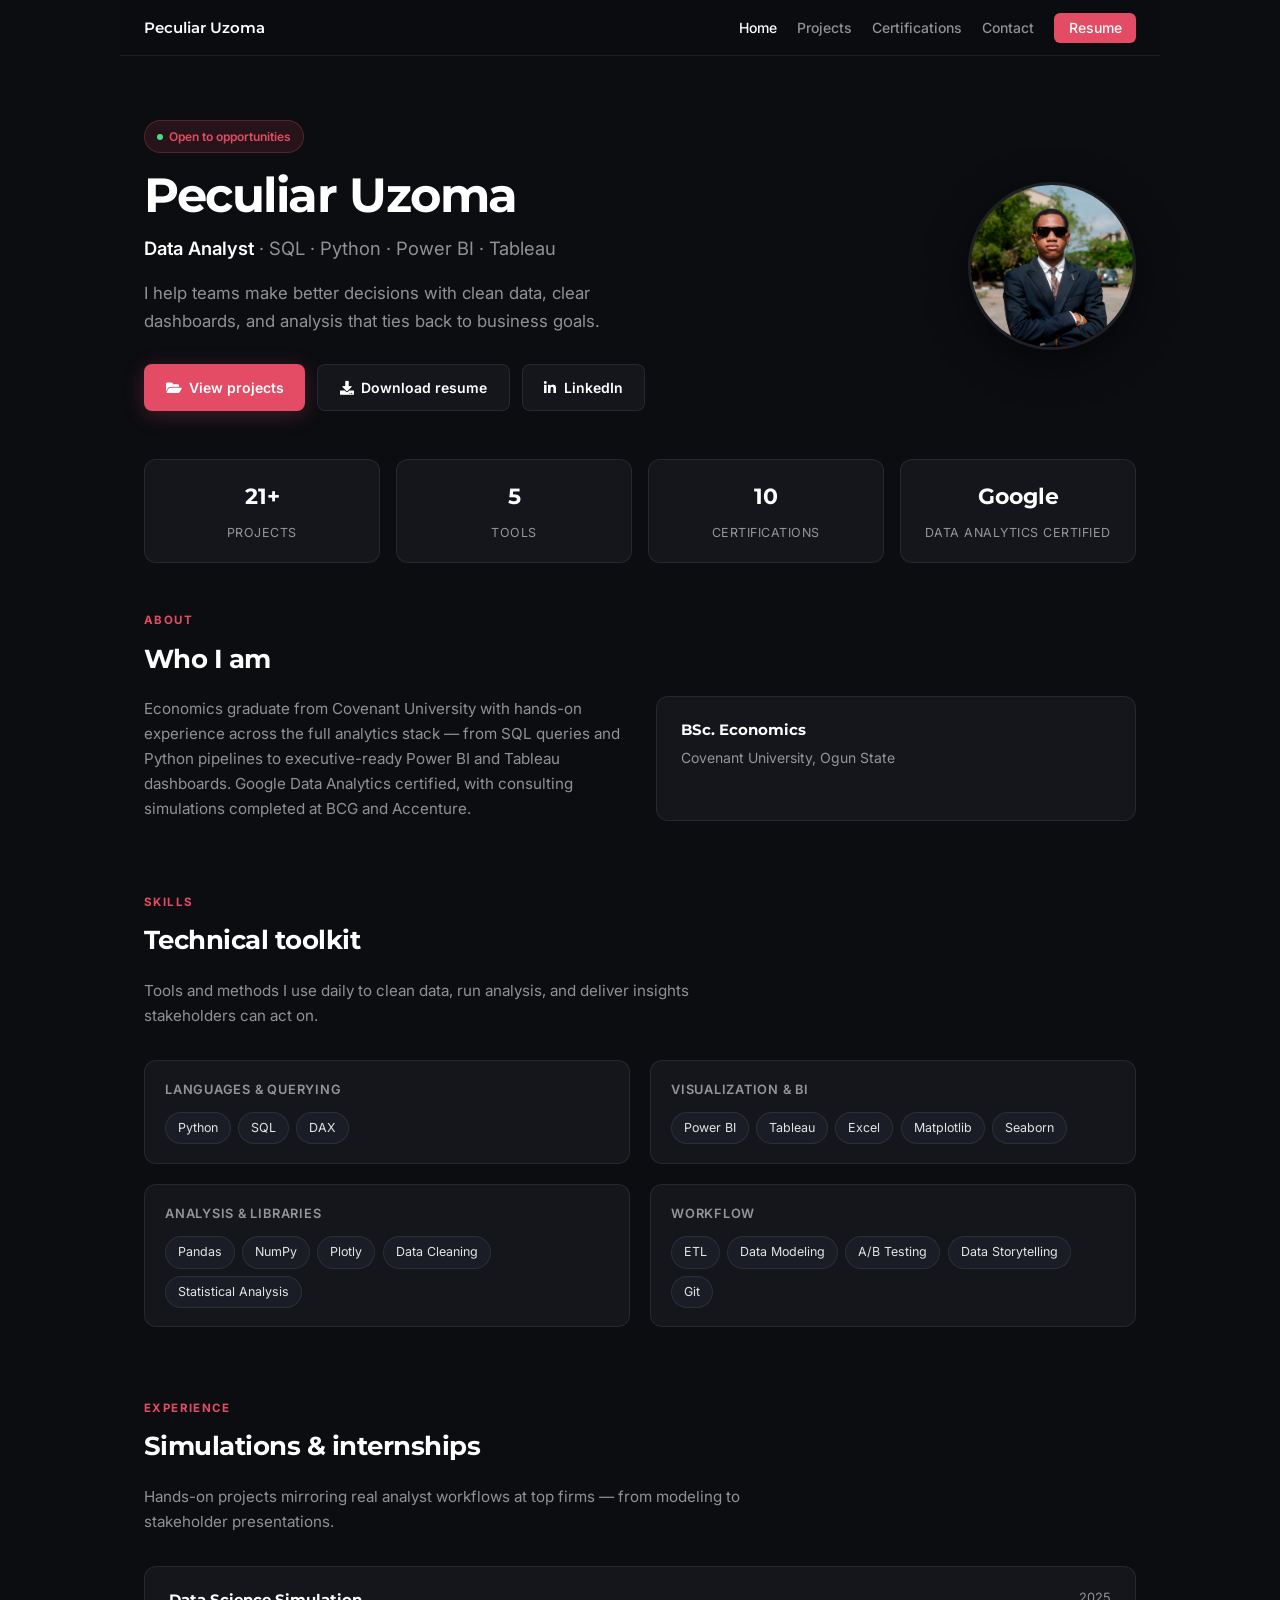
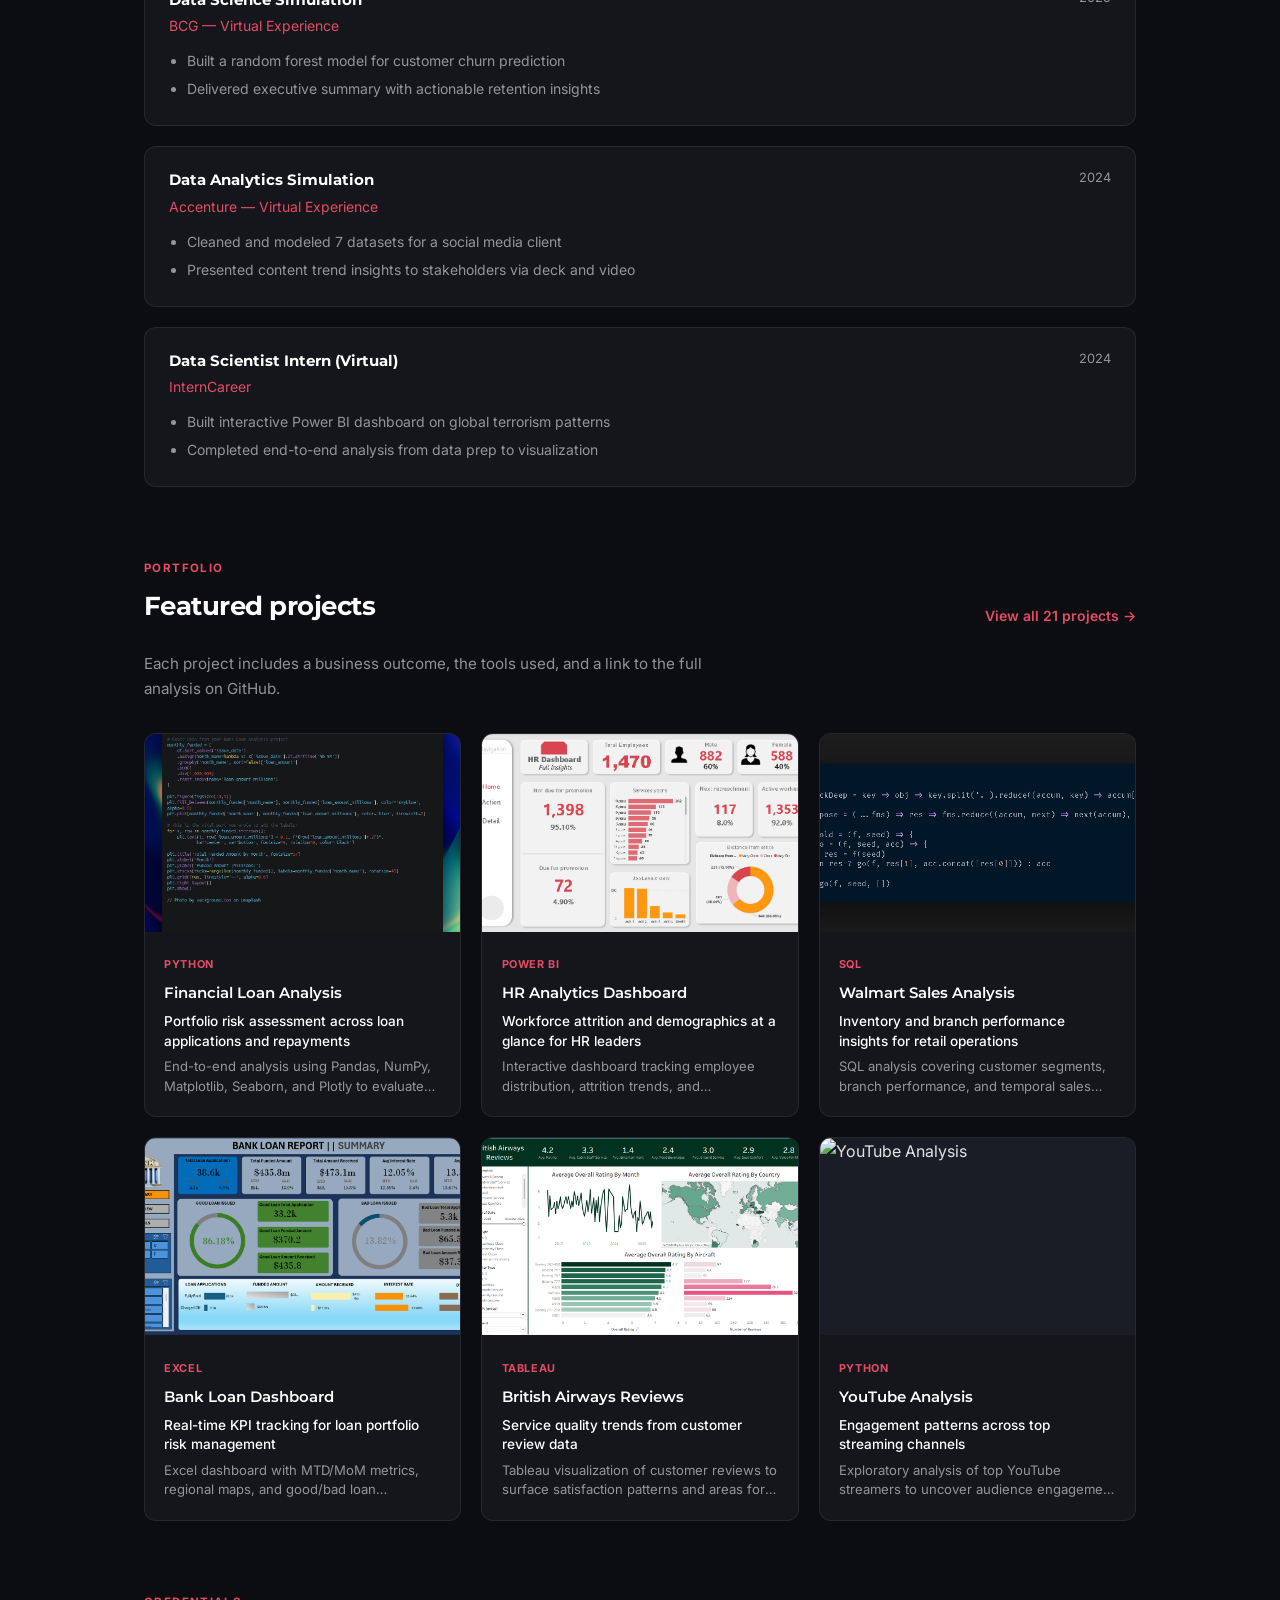
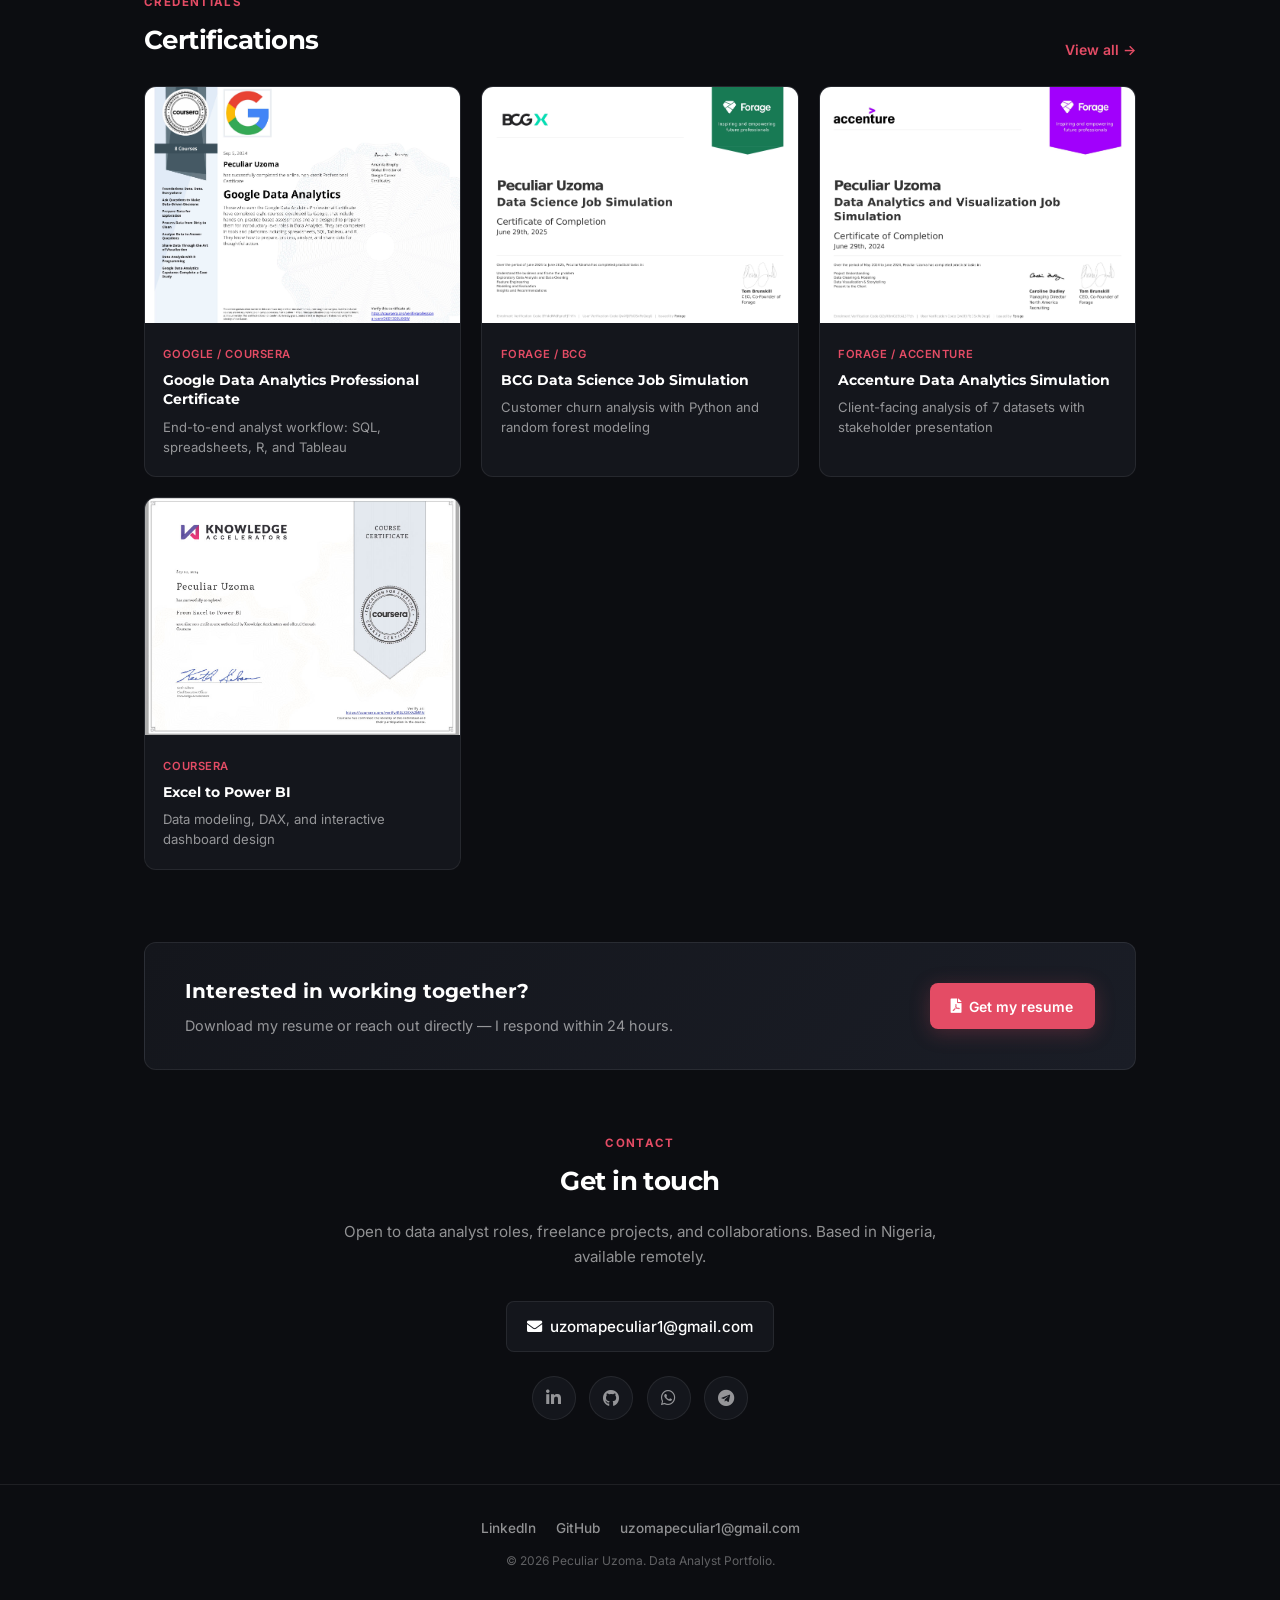
==== commit 63b87294: "Revamp index.html for improved portfolio layout The HTML structure was updated to improve the portfo" ====
--- a/index.html
+++ b/index.html
@@ -1,505 +1,134 @@
 <!DOCTYPE HTML>
-<!--
-	Landed by HTML5 UP
-	html5up.net | @ajlkn
-	Free for personal and commercial use under the CCA 3.0 license (html5up.net/license)
--->
-<html>
-	<head>
-		<title>Uzoma Peculiar - Data Analyst Portfolio</title>
-		<meta charset="utf-8" />
-		<meta name="viewport" content="width=device-width, initial-scale=1, user-scalable=no" />
-		<link rel="stylesheet" href="assets/css/main.css" />
-		<link rel="preconnect" href="https://fonts.googleapis.com">
-        <link rel="preconnect" href="https://fonts.gstatic.com" crossorigin>
-		<link href="https://fonts.googleapis.com/css2?family=Inter:wght@400;500;600;700&family=Montserrat:wght@400;500;600;700&display=swap" rel="stylesheet">
-		<noscript><link rel="stylesheet" href="assets/css/noscript.css" /></noscript>
-		<style>
-			#banner {
-				position: relative;
-				overflow: hidden;
-			}
-			#banner video {
-				position: absolute;
-				top: 0;
-				left: 0;
-				width: 100%;
-				height: 100%;
-				object-fit: cover;
-				z-index: -1;
-			}
-			#banner .overlay {
-				position: absolute;
-				top: 0;
-				left: 0;
-				width: 100%;
-				height: 100%;
-				background: rgba(0, 0, 0, 0); /* Semi-transparent black overlay */
-				z-index: 0;
-			}
-			#banner .content {
-				position: relative;
-				z-index: 1;
-			}
-			.spotlight .content header p a {
-				color: white;
-				text-decoration: none;
-			}			
-		</style>
-	</head>
-	<!-- Google Analytics -->
-	<script async src="https://www.googletagmanager.com/gtag/js?id=G-QE772HBETN"></script>  <!-- Replace ID -->
-	<script>
-  		window.dataLayer = window.dataLayer || [];
-  		function gtag(){dataLayer.push(arguments);}
-  		gtag('js', new Date());
-  		gtag('config', 'G-QE772HBETN');
-	</script>
-	<body class="is-preload landing">
-		<div id="page-wrapper">
+<html lang="en">
+<head>
+	<title>Peculiar Uzoma — Data Analyst Portfolio</title>
+	<meta charset="utf-8" />
+	<meta name="viewport" content="width=device-width, initial-scale=1" />
+	<meta name="description" content="Peculiar Uzoma — Data Analyst skilled in SQL, Python, Power BI, and Tableau. Google Data Analytics certified. View projects and resume." />
+	<meta property="og:title" content="Peculiar Uzoma — Data Analyst" />
+	<meta property="og:description" content="Data Analyst portfolio: SQL, Python, Power BI, Tableau projects and certifications." />
+	<meta property="og:type" content="website" />
+	<link rel="stylesheet" href="assets/css/site.css" />
+	<link rel="stylesheet" href="assets/css/fontawesome-all.min.css" />
+	<link rel="preconnect" href="https://fonts.googleapis.com">
+	<link rel="preconnect" href="https://fonts.gstatic.com" crossorigin>
+	<link href="https://fonts.googleapis.com/css2?family=Inter:wght@400;500;600&family=Montserrat:wght@600;700&display=swap" rel="stylesheet">
+</head>
+<script async src="https://www.googletagmanager.com/gtag/js?id=G-QE772HBETN"></script>
+<script>
+	window.dataLayer = window.dataLayer || [];
+	function gtag(){dataLayer.push(arguments);}
+	gtag('js', new Date());
+	gtag('config', 'G-QE772HBETN');
+</script>
+<body>
 
-			<!-- Header -->
-				<header id="header">
-					<h1 id="logo"><a href="index.html">Uzoma Peculiar</a></h1>
-					<nav id="nav">
-						<ul>
-							<li><a href="index.html">Home</a></li>
-							<li><a>Projects</a>
-								<ul>
-									<li><a href="Excel.html">Excel</a></li>
-									<li><a href="BI.html">Power BI</a></li>
-									<li><a href="python.html">Python</a></li>
-									<li><a href="SQL.html">SQL</a></li>
-									<li><a href="Tab.html">Tableau</a></li>
-								</ul>
-							</li>
-							<li><a href="Certificates.html">Certifications</a></li>
-							<li><a href="index.html#one" class="button primary">About Me</a></li>
-						</ul>
-					</nav>
-				</header>
+	<header class="site-header" data-site-header></header>
 
-			<!-- Banner -->
-				<section id="banner">
-					<video autoplay muted loop playsinline>
-						<source src="images/ezgif-68a857edb9cff4.mp4" type="video/mp4">
-						Your browser does not support the video tag.
-					</video>
-					<div class="content">
-						<header>
-							<h2>Peculiar Uzoma</h2>
-							<p>Data Analyst<br />
-							Business Analyst<br />
-							</p>
-						</header>
-						<span class="image"><img src="images/DSC_0055.jpg" alt="" /></span>
-					</div>
-					<a href="#one" class="goto-next scrolly">Next</a>
-				</section>
+	<main>
+		<section class="hero">
+			<div class="hero-text">
+				<div class="hero-badge"><span class="dot"></span> Open to opportunities</div>
+				<h1>Peculiar Uzoma</h1>
+				<p class="role"><strong>Data Analyst</strong> · SQL · Python · Power BI · Tableau</p>
+				<p class="tagline" id="hero-tagline"></p>
+				<div class="hero-actions">
+					<a href="projects.html" class="btn btn-primary"><i class="fas fa-folder-open"></i> View projects</a>
+					<a href="Certificates/Uzoma Peculiar's Resume.pdf" download class="btn btn-ghost"><i class="fas fa-download"></i> Download resume</a>
+					<a href="https://www.linkedin.com/in/peculiar-uzoma-5a9116235" target="_blank" rel="noopener" class="btn btn-ghost"><i class="fab fa-linkedin-in"></i> LinkedIn</a>
+				</div>
+			</div>
+			<img class="hero-photo" id="hero-photo" src="" alt="Peculiar Uzoma" />
+		</section>
 
-			<!-- One -->
-				<section id="one" class="spotlight style1 bottom">
-					<span class="image fit main"><img src="images/chart.jpg" alt="" /></span>
-					<div class="content">
-						<div class="container">
-							<div class="row">
-								<div class="col-4 col-12-medium">
-									<header>
-										<h2>About</h2>
-										<p>Peculiar Uzoma</p>
-									</header>
-								</div>
-								<div class="col-4 col-12-medium">
-									<p>Hello! I'm Peculiar Uzoma, an aspiring data analyst on a mission to turn data into insights. 
-									Armed with a BSc. in Economics from Covenant University, Ogun State. 
-									I'm proficient in Python, SQL, and data visualization tools like Matplotlib, Tableau and PowerBI.
-									</p>
-								</div>
-								<div class="col-4 col-12-medium">
-									<p>My passion for data analysis and machine learning drives me to tackle real-world challenges. 
-									I'm a lifelong learner, constantly adding new skills to my toolkit, from deep learning to big data technologies.
-									</p>
-								</div>
-								<div class="col-4 col-12-medium">
-   			 						<div class="row">
-        								<div class="col-6">
-            								<p><a href="Certificates/Uzoma Peculiar's Resume.pdf" download class="button">Download Resume</a></p>
-       		 							</div>
-        								<div class="col-18">
-            								<blockquote></blockquote>        								</div>
-    								</div>
-								</div>
-							</div>
-						</div>
-					</div>
-					<a href="#two" class="goto-next scrolly">Next</a>
-				</section>
+		<div class="stats-bar" id="stats-bar"></div>
 
-			<!-- Two -->
-				<section id="two" class="spotlight style2 right">
-					<span class="image fit main"><img id="project-img-1" src="" alt="" /></span>
-					<div class="content">
-						<header>
-							<h2 id="project-title-1"></h2>
-							<p id="project-tools-1"></p>
-						</header>
-						<p id="project-desc-1"></p>
-						<ul class="actions"> 
-							<li><a id="project-link-1" href="" target="_blank" class="button">View Project</a></li>
-						</ul>
-					</div>
-					<a href="#three" class="goto-next scrolly">Next</a>
-				</section>
+		<section class="page-section" id="about">
+			<p class="section-label">About</p>
+			<h2>Who I am</h2>
+			<div class="about-grid">
+				<p class="about-text" id="about-summary"></p>
+				<div class="education-card">
+					<h3 id="education-degree"></h3>
+					<p id="education-school"></p>
+				</div>
+			</div>
+		</section>
 
-			<!-- Three -->
-				<section id="three" class="spotlight style3 left">
-					<span class="image fit main bottom"><img id="project-img-2" src="" alt="" /></span>
-					<div class="content">
-						<header>
-							<h2 id="project-title-2"></h2>
-							<p id="project-tools-2"></p>
-						</header>
-						<p id="project-desc-2"></p>
-						<ul class="actions">
-							<li><a id="project-link-2" href="" target="_blank" class="button">View Project</a></li>
-						</ul>
-					</div>
-					<a href="#four" class="goto-next scrolly">Next</a>
-				</section>
+		<section class="page-section">
+			<p class="section-label">Skills</p>
+			<h2>Technical toolkit</h2>
+			<p class="section-intro">Tools and methods I use daily to clean data, run analysis, and deliver insights stakeholders can act on.</p>
+			<div class="skills-grid" id="skills-grid"></div>
+		</section>
 
-			<!-- Four -->
-			<section id="four" class="spotlight style2 right">
-				<span class="image fit main bottom"><img id="project-img-3" src="" alt="" /></span>
-				<div class="content">
-					<header>
-						<h2 id="project-title-3"></h2>
-						<p id="project-tools-3"></p>
-					</header>
-					<p id="project-desc-3"></p>
-					<ul class="actions">
-						<li><a id="project-link-3" href="" target="_blank" class="button">View Project</a></li>
-					</ul>
+		<section class="page-section">
+			<p class="section-label">Experience</p>
+			<h2>Simulations & internships</h2>
+			<p class="section-intro">Hands-on projects mirroring real analyst workflows at top firms — from modeling to stakeholder presentations.</p>
+			<div class="experience-list" id="experience-list"></div>
+		</section>
+
+		<section class="page-section" id="work">
+			<div class="section-header-row">
+				<div>
+					<p class="section-label">Portfolio</p>
+					<h2>Featured projects</h2>
 				</div>
-				<a href="#five" class="goto-next scrolly">Next</a>
-			</section>
-			
-			<!-- Five -->
-			<section id="five" class="spotlight style3 left">
-				<span class="image fit main bottom"><img id="project-img-4" src="" alt="" /></span>
-				<div class="content">
-					<header>
-						<h2 id="project-title-4"></h2>
-						<p id="project-tools-4"></p>
-					</header>
-					<p id="project-desc-4"></p>
-					<ul class="actions">
-						<li><a id="project-link-4" href="" target="_blank" class="button">View Project</a></li>
-					</ul>
+				<a href="projects.html" class="text-link">View all 21 projects →</a>
+			</div>
+			<p class="section-intro">Each project includes a business outcome, the tools used, and a link to the full analysis on GitHub.</p>
+			<div class="projects-grid" id="featured-projects"></div>
+		</section>
+
+		<section class="page-section">
+			<div class="section-header-row">
+				<div>
+					<p class="section-label">Credentials</p>
+					<h2>Certifications</h2>
 				</div>
-				<a href="#six" class="goto-next scrolly">Next</a>
-			</section>
-			
-			<!-- Six -->
-			<section id="six" class="spotlight style2 right">
-				<span class="image fit main bottom"><img id="project-img-5" src="" alt="" /></span>
-				<div class="content">
-					<header>
-						<h2 id="project-title-5"></h2>
-						<p id="project-tools-5"></p>
-					</header>
-					<p id="project-desc-5"></p>
-					<ul class="actions">
-						<li><a id="project-link-5" href="" target="_blank" class="button">View Project</a></li>
-					</ul>
+				<a href="Certificates.html" class="text-link">View all →</a>
+			</div>
+			<div class="certs-grid" id="featured-certs"></div>
+		</section>
+
+		<div class="cta-band">
+			<div class="cta-inner">
+				<div>
+					<h2>Interested in working together?</h2>
+					<p>Download my resume or reach out directly — I respond within 24 hours.</p>
 				</div>
-				<a href="#seven" class="goto-next scrolly">Next</a>
-			</section>
-			
-			<!-- Seven -->
-				<section id="seven" class="wrapper style1 special fade-up">
-					<div class="container">
-						<header class="major">
-							<h2>Technical Expertise</h2>
-						</header>
-						<div class="box alt">
-							<div class="row gtr-uniform">
-								<section class="col-4 col-6-medium col-12-xsmall">
-									<span class="icon solid alt major fa-code"></span>
-									<h3>Python</h3>
-								</section>
-								<section class="col-4 col-6-medium col-12-xsmall">
-									<span class="icon solid alt major fa-database"></span>
-									<h3>SQL</h3>
-								</section>
-								<section class="col-4 col-6-medium col-12-xsmall">
-									<span class="icon solid alt major fa-file-excel"></span>
-									<h3>Excel</h3>
-								</section>
-								<section class="col-4 col-6-medium col-12-xsmall">
-									<span class="icon solid alt major fa-chart-pie"></span>
-									<h3>Power BI</h3>
-								</section>
-								<section class="col-4 col-6-medium col-12-xsmall">
-									<span class="icon solid alt major fa-chart-bar"></span>
-									<h3>Tableau</h3>
-								</section>
-								<section class="col-4 col-6-medium col-12-xsmall">
-									<span class="icon solid alt major fa-chart-line"></span>
-									<h3>Matplotlib/Seaborn</h3>
-								</section>
-							</div>
-						</div>
-						<footer class="major">
-							<ul class="actions special">
-								<li><a href="Excel.html" class="button">See More Projects?</a></li>
-							</ul>
-						</footer>
-					</div>
-				</section>
-
-			<!-- Eight -->
-				<section id="eight" class="wrapper style2 special fade">
-					<div class="container">
-						<header>
-							<h2>Get in Touch</h2>
-							<p>I'm always excited to connect with fellow data enthusiasts, potential collaborators, or employers looking for insightful analysis. 
-							Whether you have a project idea, feedback on my work, or an opportunity in data science, I'd love to hear from you. Let's turn data into decisions together!</p>
-						</header>
-					</div>
-				</section>
-
-			<!-- Footer -->
-				<footer id="footer">
-					<ul class="icons">
-						<li><a href="#" target="_blank" class="icon brands alt fa-twitter"><span class="label">Twitter</span></a></li>
-						<li><a href="https://wa.me/2348162145354?text=Hello%20there!%20I%20am%20interested%20in%20learning%20more%20about%20your%20work." target="_blank" class="icon brands alt fa-whatsapp"><span class="label">Whatsapp</span></a></li>
-						<li><a href="https://www.linkedin.com/in/peculiar-uzoma-5a9116235" target="_blank" class="icon brands alt fa-linkedin-in"><span class="label">LinkedIn</span></a></li>
-						<li><a href="#" target="_blank" class="icon brands alt fa-instagram"><span class="label">Instagram</span></a></li>
-						<li><a href="https://github.com/UzomaPeculiar" target="_blank" class="icon brands alt fa-github"><span class="label">GitHub</span></a></li>
-						<li><a href="mailto:uzomapeculiar1@gmail.com?subject=Hello%20there&body=I%20am%20interested%20in%20learning%20more%20about%20your%20work." class="icon solid alt fa-envelope"><span class="label">Email</span></a></li>
-						<li><a href="https://t.me/prxua?text=Hello%20there!%20I%20am%20interested%20in%20learning%20more%20about%20your%20work." target="_blank" class="icon brands alt fa-telegram"><span class="label">Telegram</span></a></li>
-					</ul>
-					<ul class="copyright">
-						<li>© Untitled. All rights reserved.</li><li>Design: <a href="http://html5up.net">HTML5 UP</a></li>
-					</ul>
-				</footer>
-
+				<a href="Certificates/Uzoma Peculiar's Resume.pdf" download class="btn btn-primary"><i class="fas fa-file-pdf"></i> Get my resume</a>
+			</div>
 		</div>
 
-		<!-- Scripts -->
-			<script src="assets/js/jquery.min.js"></script>
-			<script src="assets/js/jquery.scrolly.min.js"></script>
-			<script src="assets/js/jquery.dropotron.min.js"></script>
-			<script src="assets/js/jquery.scrollex.min.js"></script>
-			<script src="assets/js/browser.min.js"></script>
-			<script src="assets/js/breakpoints.min.js"></script>
-			<script src="assets/js/util.js"></script>
-			<script src="assets/js/main.js"></script>
-			<script>
-    // Array of all projects (extracted and combined from home and other pages)
-    let allProjects = [
-        {
-            title: "YouTube Python Analysis",
-            tools: "Python",
-            desc: "This project explores data from top YouTube streamers to uncover patterns in audience engagement and content popularity. The insights can help inform content strategies and marketing decisions on the platform.",
-            link: "https://github.com/UzomaPeculiar/YouTube-Analysis-Project/blob/main/YouTube%20Analysiss.ipynb",
-            image: "images/Youtube Analysis.png"
-        },
-        {
-            title: "Global Terrorism Dashboard",
-            tools: "Power BI",
-            desc: "This project was completed as part of a virtual internship with InternCareer for the role of Data Scientist Intern. The goal was to build an interactive Power BI dashboard to explore and visualize terrorism patterns worldwide.",
-            link: "https://github.com/UzomaPeculiar/InternCareer-Global-Terrorism-Dashboard/blob/main/InternCareer%20Terrorism.pbix",
-            image: "images/Terrorism.png"
-        },
-        {
-            title: "Marathon",
-            tools: "Python",
-            desc: "The project analyzes 2020 USA ultramarathon data (50km/50mi) using Python, Pandas, and Seaborn, cleaning data and exploring athlete age, performance, speed, and race popularity to provide insights for organizers and athletes.",
-            link: "https://github.com/UzomaPeculiar/Marathon-Analysis-Project/blob/main/Marathon%20Analysis%20Project.ipynb",
-            image: "images/Marathon.png"
-        },
-        {
-            title: "Movies Correlation",
-            tools: "Python",
-            desc: "The project analyzes movie data to find correlations between budget, gross revenue, votes, and runtime using Python, Pandas, and Seaborn, visualizing results with a correlation heatmap.",
-            link: "https://github.com/UzomaPeculiar/Movies-Correlation/blob/main/Python%20Correlation%20Project.ipynb",
-            image: "images/Movies Correlation.png"
-        },
-        {
-            title: "British Airways",
-            tools: "Tableau",
-            desc: "The project visualizes customer reviews to analyze service quality and satisfaction trends using Tableau.",
-            link: "https://github.com/UzomaPeculiar/British-Airways/blob/main/British%20Airways%20Reviews.twbx",
-            image: "images/British Airways Review.png"
-        },
-        {
-            title: "Road Accident Analysis",
-            tools: "Excel",
-            desc: "This project contains an Excel-based UK Road Accident Analysis tool designed to analyze and visualize road accident data in the United Kingdom.",
-            link: "Excel/Road Analysis.xlsx",
-            image: "images/Road Accident.png"
-        },
-        {
-            title: "Accounting Ledger",
-            tools: "Excel",
-            desc: "Developed a financial ledger for Mr. Owais Ltd, covering Q1 2023. Tracked transactions to create a Trial Balance, Income Statement, and Balance Sheet (total assets/liabilities + equity). Demonstrates expertise in accounting, financial reporting, and spreadsheet management.",
-            link: "Excel/Accounting Ledger.xlsx",
-            image: "images/Ledger 2.png"
-        },
-        {
-            title: "Bank Loan",
-            tools: "Excel",
-            desc: "Developed an Excel dashboard for bank loan analysis, tracking KPIs (applications, funded/received amounts, interest rates, DTI) with MTD/MoM, good/bad loan breakdowns, and status grids in Summary view. Overview uses charts: line (monthly trends), filled maps (regional), donut (terms), bar (employment/purposes), tree maps (home ownership) for risk management insights.",
-            link: "https://github.com/UzomaPeculiar/Bank-Loan-Excel-Dashboard/blob/main/Bank%20Loan%20Summary%20and%20Overview.xlsx",
-            image: "images/Bank Loan.png"
-        },
-        {
-            title: "Coffee Sales Dashboard",
-            tools: "Excel",
-            desc: "Tracks 2019–2022 sales by coffee type, with monthly totals. Includes country sales, top customers, and data on orders, customers, products for loyalty/pricing insights.",
-            link: "https://github.com/UzomaPeculiar/Coffee-Sales-Excel-Dashboard/blob/main/Coffee%20Sales%20Excel.xlsx",
-            image: "images/Coffee Sales Excel.png"
-        },
-        {
-            title: "Bike Sales Dashboard",
-            tools: "Excel",
-            desc: "Analyzes bike purchases from 1,000 customer records. Key metrics: average income by gender/purchase, counts by commute, age brackets, and trends in education, occupation, region.",
-            link: "https://github.com/UzomaPeculiar/Bike-Sales-Excel-Dashboard/blob/main/Bike%20Sales%20Dashboard.xlsx",
-            image: "images/Bike Sales.png"
-        },
-        {
-            title: "Financial Loan Analysis",
-            tools: "Python",
-            desc: "This project analyzes a financial loan dataset to evaluate portfolio performance and risk. We use Pandas, Numpy, Matplotlib, Seaborn, and Plotly for data cleaning, aggregation, and visualization. The analysis covers loan applications, funded amounts, repayments, and borrower characteristics.",
-            link: "https://github.com/UzomaPeculiar/Financial-Loan-Analysis-Python/blob/main/Bank%20Loan%20Analysis.ipynb",
-            image: "images/Financial Loan.png"
-        },
-        {
-            title: "Air BnB",
-            tools: "Python",
-            desc: "This project performs Exploratory Data Analysis (EDA) on New York Airbnb data to uncover trends and patterns in rental listings. We use libraries like Pandas, Numpy, Matplotlib, Seabornfor cleaning, visualization, and analysis.",
-            link: "https://github.com/UzomaPeculiar/New-York-Air-BnB-Listing-Python/blob/main/Air%20BnB%20Analysis.ipynb",
-            image: "images/Air BnB.png"
-        },
-        {
-            title: "Walmart Analysis",
-            tools: "SQL",
-            desc: "The project aims to provide actionable insights for Walmart's business operations, such as optimizing inventory, targeting high-value customer segments, improving branch performance, and understanding temporal sales trends.",
-            link: "https://github.com/UzomaPeculiar/Walmart-Sales-Analysis-SQL/blob/main/Walmart%20Analysis.sql",
-            image: "images/Walmart.png"
-        },
-        {
-            title: "Pizza Sales Analysis",
-            tools: "SQL",
-            desc: "The project focuses on boosting pizza sales by promoting bestsellers, improving low performers, analyzing customer preferences, and optimizing marketing strategies.",
-            link: "https://github.com/UzomaPeculiar/Pizza-Sales-Analysis-SQL-Power-BI/blob/main/Pizza%20Sales%20Analysis.sql",
-            image: "images/Pizza sql.png"
-        },
-        {
-            title: "Retail Sales Analysis",
-            tools: "SQL",
-            desc: "This project uses SQL to build and analyze a retail sales database. It cleans data, explores sales patterns, and answers key business questions like top categories, customer profiles, and peak sales times to help improve retail strategies.",
-            link: "https://github.com/UzomaPeculiar/Retail-Sales-Analysis-SQL/blob/main/Retail%20Sales.sql",
-            image: "images/Retail Analysis.png"
-        },
-        {
-            title: "Monday Coffee Analysis",
-            tools: "SQL",
-            desc: "SQL queries analyze coffee sales: estimated consumers, Q4 2023 revenue by city, product units sold, avg. sales per customer, top products per city, unique buyers, sales vs. rent ratios, monthly growth rates, market potential for top cities by revenue/rent/consumers.",
-            link: "https://github.com/UzomaPeculiar/Monday-Coffee-Analysis-SQL/blob/main/Monday%20Coffee%20Project.sql",
-            image: "images/Monday Coffee.png"
-        },
-        {
-            title: "HR Analytics Dashboard",
-            tools: "Power BI",
-            desc: "This dashboard was designed to analyze workforce data and provide actionable HR insights. It helps track employee distribution, demographics, attrition trends, and performance-related metrics. The goal is to give HR managers a clear view of workforce composition and areas requiring attention.",
-            link: "https://github.com/UzomaPeculiar/HR-Analytics-Dashboard/blob/main/Power%20BI%20HR%20Dashboard.pbix",
-            image: "images/HR Analytics.png"
-        },
-        {
-            title: "Data Professionals Survey",
-            tools: "Power BI",
-            desc: "This dashboard visualizes survey responses from data professionals worldwide. It highlights demographics, skills, salary trends, and career preferences in the data industry. The aim is to give learners and organizations a snapshot of the data profession landscape.",
-            link: "https://github.com/UzomaPeculiar/Data-Professional-Survey-Dashboard/blob/main/Data%20Professional%20Suvey%20Dashboard.pbix",
-            image: "images/Data Professional Survey.png"
-        },
-        {
-            title: "Pizza Sales Dashboard",
-            tools: "Power BI",
-            desc: "This project uses Power BI to build a retail sales dashboard. It cleans data, explores sales patterns, and answers key business questions like top categories, customer profiles, and peak sales times to help improve retail strategies.",
-            link: "https://github.com/UzomaPeculiar/Pizza-Sales-Analysis-SQL-Power-BI/blob/main/Pizza.pbix",
-            image: "images/Pizza Sales Report.png"
-        },
-        {
-            title: "King County House Sales Dashboard",
-            tools: "Tableau",
-            desc: "Tableau visualization of house prices, features, and locations in King County, WA.",
-            link: "https://github.com/UzomaPeculiar/King-County-House-Sale/blob/main/King%20County%20House.twbx",
-            image: "images/House Sales Dashboard.png"
-        },
-		{
-            title: "HR Resources Dashboard",
-            tools: "Tableau",
-            desc: "This project builds an interactive Tableau dashboard to analyze HR data, highlighting workforce trends in demographics, hiring/termination, departments, and locations using employee metrics like age, gender, salary, performance, and tenure. It aids HR decisions on recruitment, retention, and strategy.",
-            link: "https://github.com/UzomaPeculiar/HR-Tableau-Dashboard",
-            image: "images/HR Summary.png"
-        }
-    ];
+		<section class="page-section contact-section" id="contact">
+			<p class="section-label">Contact</p>
+			<h2>Get in touch</h2>
+			<p class="section-intro">Open to data analyst roles, freelance projects, and collaborations. Based in Nigeria, available remotely.</p>
+			<a href="mailto:uzomapeculiar1@gmail.com" class="contact-email" id="contact-email"><i class="fas fa-envelope"></i> uzomapeculiar1@gmail.com</a>
+			<div class="social-links">
+				<a href="https://www.linkedin.com/in/peculiar-uzoma-5a9116235" target="_blank" rel="noopener" aria-label="LinkedIn"><i class="fab fa-linkedin-in"></i></a>
+				<a href="https://github.com/UzomaPeculiar" target="_blank" rel="noopener" aria-label="GitHub"><i class="fab fa-github"></i></a>
+				<a href="https://wa.me/2348162145354" target="_blank" rel="noopener" aria-label="WhatsApp"><i class="fab fa-whatsapp"></i></a>
+				<a href="https://t.me/prxua" target="_blank" rel="noopener" aria-label="Telegram"><i class="fab fa-telegram"></i></a>
+			</div>
+		</section>
+	</main>
 
-    // Function to get recent history from localStorage (array of titles)
-    function getRecentProjects() {
-        const stored = localStorage.getItem('recentProjects');
-        return stored ? JSON.parse(stored) : [];
-    }
-	
-	// Function to save updated history (keep last N, e.g., 10)
-    function saveRecentProjects(newTitles) {
-        let recent = getRecentProjects();
-        recent = recent.concat(newTitles).slice(-10); // Keep only the last 10
-        localStorage.setItem('recentProjects', JSON.stringify(recent));
-    }
+	<footer class="site-footer" data-site-footer></footer>
 
-	// Shuffle the array randomly (simple random sort)
-    allProjects.sort(() => Math.random() - 0.5);
-
-    // Get recent projects to avoid
-    const recentTitles = getRecentProjects();
-    const recentSet = new Set(recentTitles);
-	
-	// Filter non-recent projects
-    let nonRecent = allProjects.filter(project => !recentSet.has(project.title));
-
-    // If not enough non-recent, fall back to full list
-    let candidates = nonRecent.length >= 5 ? nonRecent : allProjects;
-
-    // Select first 5 from candidates (already shuffled)
-    let selectedProjects = candidates.slice(0, 5);
-
-    // Save the new titles to history
-    const newTitles = selectedProjects.map(project => project.title);
-    saveRecentProjects(newTitles);
-
-	// Tool to URL mapping
-    const toolUrls = {
-        "Python": "python.html",
-        "Power BI": "BI.html",
-        "Excel": "Excel.html",
-        "SQL": "SQL.html",
-        "Tableau": "Tab.html"
-    };
-
-	// Populate the sections (note: indices start at 0, but IDs at 1)
-    for (let i = 0; i < 5; i++) {
-        let index = i + 1; // IDs are 1-5
-        document.getElementById(`project-img-${index}`).src = selectedProjects[i].image;
-        document.getElementById(`project-title-${index}`).innerHTML = selectedProjects[i].title;
-		let tool = selectedProjects[i].tools;
-        let toolUrl = toolUrls[tool] || "#"; // Fallback if no match
-        document.getElementById(`project-tools-${index}`).innerHTML = `<a href="${toolUrl}">${tool}</a>`;
-        document.getElementById(`project-desc-${index}`).innerHTML = selectedProjects[i].desc;
-        document.getElementById(`project-link-${index}`).href = selectedProjects[i].link;
-    }
-</script>
-	</body>
+	<script src="assets/js/data.js"></script>
+	<script src="assets/js/site.js"></script>
+	<script>
+		document.getElementById('hero-tagline').textContent = PROFILE.tagline;
+		document.getElementById('hero-photo').src = PROFILE.photo;
+		document.getElementById('about-summary').textContent = PROFILE.summary;
+		document.getElementById('education-degree').textContent = PROFILE.education.degree;
+		document.getElementById('education-school').textContent = PROFILE.education.school;
+		document.getElementById('contact-email').href = 'mailto:' + PROFILE.email;
+		document.getElementById('contact-email').innerHTML = '<i class="fas fa-envelope"></i> ' + PROFILE.email;
+		initHomePage();
+	</script>
+</body>
 </html>
--- a/assets/css/site.css
+++ b/assets/css/site.css
@@ -0,0 +1,707 @@
+:root {
+	--bg: #0c0d11;
+	--surface: #14161c;
+	--surface-2: #1a1d26;
+	--text: rgba(255, 255, 255, 0.88);
+	--muted: rgba(255, 255, 255, 0.55);
+	--accent: #e44c65;
+	--accent-soft: rgba(228, 76, 101, 0.12);
+	--accent-glow: rgba(228, 76, 101, 0.25);
+	--border: rgba(255, 255, 255, 0.08);
+	--radius: 12px;
+	--max: 1040px;
+}
+
+*, *::before, *::after { box-sizing: border-box; margin: 0; padding: 0; }
+
+html { scroll-behavior: smooth; }
+
+body {
+	background: var(--bg);
+	color: var(--text);
+	font-family: 'Inter', -apple-system, BlinkMacSystemFont, 'Segoe UI', sans-serif;
+	font-size: 16px;
+	line-height: 1.65;
+	-webkit-font-smoothing: antialiased;
+}
+
+a { color: var(--accent); text-decoration: none; transition: color 0.2s, opacity 0.2s; }
+a:hover { opacity: 0.88; }
+img { display: block; max-width: 100%; }
+
+/* Header */
+
+.site-header {
+	position: sticky;
+	top: 0;
+	z-index: 100;
+	display: flex;
+	align-items: center;
+	justify-content: space-between;
+	padding: 0.9rem 1.5rem;
+	max-width: var(--max);
+	margin: 0 auto;
+	background: rgba(12, 13, 17, 0.9);
+	backdrop-filter: blur(14px);
+	border-bottom: 1px solid var(--border);
+}
+
+.logo {
+	font-family: 'Montserrat', sans-serif;
+	font-weight: 600;
+	font-size: 0.95rem;
+	color: #fff;
+}
+
+.site-nav {
+	display: flex;
+	align-items: center;
+	gap: 1.25rem;
+	list-style: none;
+}
+
+.site-nav a {
+	color: var(--muted);
+	font-size: 0.875rem;
+	font-weight: 500;
+}
+
+.site-nav a:hover,
+.site-nav a.active { color: #fff; opacity: 1; }
+
+.nav-resume {
+	padding: 0.4rem 0.9rem !important;
+	background: var(--accent);
+	color: #fff !important;
+	border-radius: 6px;
+}
+
+.nav-resume:hover { background: #d43d56; opacity: 1 !important; }
+
+.nav-toggle {
+	display: none;
+	background: none;
+	border: none;
+	color: #fff;
+	font-size: 1.2rem;
+	cursor: pointer;
+}
+
+/* Buttons */
+
+.btn {
+	display: inline-flex;
+	align-items: center;
+	gap: 0.45rem;
+	padding: 0.7rem 1.35rem;
+	border-radius: 8px;
+	font-size: 0.875rem;
+	font-weight: 600;
+	border: none;
+	cursor: pointer;
+	transition: transform 0.15s, background 0.15s, box-shadow 0.15s;
+}
+
+.btn:hover { opacity: 1; transform: translateY(-1px); }
+
+.btn-primary {
+	background: var(--accent);
+	color: #fff;
+	box-shadow: 0 4px 20px var(--accent-glow);
+}
+
+.btn-ghost {
+	background: var(--surface);
+	color: #fff;
+	border: 1px solid var(--border);
+}
+
+.btn-ghost:hover { border-color: rgba(255,255,255,0.2); }
+
+/* Hero */
+
+.hero {
+	max-width: var(--max);
+	margin: 0 auto;
+	padding: 4rem 1.5rem 3rem;
+	display: grid;
+	grid-template-columns: 1fr auto;
+	gap: 3rem;
+	align-items: center;
+}
+
+.hero-badge {
+	display: inline-flex;
+	align-items: center;
+	gap: 0.4rem;
+	padding: 0.35rem 0.75rem;
+	background: var(--accent-soft);
+	border: 1px solid rgba(228, 76, 101, 0.25);
+	border-radius: 999px;
+	font-size: 0.75rem;
+	font-weight: 600;
+	color: var(--accent);
+	margin-bottom: 1rem;
+}
+
+.hero-badge .dot {
+	width: 6px;
+	height: 6px;
+	background: #4ade80;
+	border-radius: 50%;
+}
+
+.hero h1 {
+	font-family: 'Montserrat', sans-serif;
+	font-size: clamp(2.1rem, 5vw, 3rem);
+	font-weight: 700;
+	color: #fff;
+	line-height: 1.12;
+	letter-spacing: -0.03em;
+	margin-bottom: 0.6rem;
+}
+
+.hero .role {
+	font-size: 1.15rem;
+	color: var(--muted);
+	margin-bottom: 1rem;
+}
+
+.hero .role strong { color: #fff; font-weight: 600; }
+
+.hero .tagline {
+	color: var(--muted);
+	font-size: 1.05rem;
+	max-width: 34rem;
+	margin-bottom: 1.75rem;
+	line-height: 1.7;
+}
+
+.hero-actions { display: flex; flex-wrap: wrap; gap: 0.75rem; }
+
+.hero-photo {
+	width: 168px;
+	height: 168px;
+	border-radius: 50%;
+	object-fit: cover;
+	border: 3px solid var(--border);
+	box-shadow: 0 12px 40px rgba(0, 0, 0, 0.5);
+}
+
+/* Stats */
+
+.stats-bar {
+	max-width: var(--max);
+	margin: 0 auto 3rem;
+	padding: 0 1.5rem;
+	display: grid;
+	grid-template-columns: repeat(4, 1fr);
+	gap: 1rem;
+}
+
+.stat {
+	background: var(--surface);
+	border: 1px solid var(--border);
+	border-radius: var(--radius);
+	padding: 1.15rem 1rem;
+	text-align: center;
+}
+
+.stat strong {
+	display: block;
+	font-family: 'Montserrat', sans-serif;
+	font-size: 1.35rem;
+	color: #fff;
+	margin-bottom: 0.2rem;
+}
+
+.stat span {
+	font-size: 0.78rem;
+	color: var(--muted);
+	text-transform: uppercase;
+	letter-spacing: 0.04em;
+}
+
+/* Sections */
+
+.page-section {
+	max-width: var(--max);
+	margin: 0 auto;
+	padding: 0 1.5rem 4.5rem;
+}
+
+.section-label {
+	font-size: 0.72rem;
+	font-weight: 700;
+	text-transform: uppercase;
+	letter-spacing: 0.12em;
+	color: var(--accent);
+	margin-bottom: 0.45rem;
+}
+
+.page-section h2 {
+	font-family: 'Montserrat', sans-serif;
+	font-size: 1.6rem;
+	font-weight: 700;
+	color: #fff;
+	margin-bottom: 1rem;
+	letter-spacing: -0.02em;
+}
+
+.section-intro {
+	color: var(--muted);
+	max-width: 38rem;
+	margin-bottom: 2rem;
+	font-size: 0.95rem;
+}
+
+.section-header-row {
+	display: flex;
+	align-items: flex-end;
+	justify-content: space-between;
+	gap: 1rem;
+	flex-wrap: wrap;
+	margin-bottom: 1.5rem;
+}
+
+.section-header-row h2 { margin-bottom: 0; }
+
+.text-link {
+	font-size: 0.875rem;
+	font-weight: 600;
+	white-space: nowrap;
+}
+
+/* About grid */
+
+.about-grid {
+	display: grid;
+	grid-template-columns: 1fr 1fr;
+	gap: 2rem;
+}
+
+.about-text { color: var(--muted); font-size: 0.95rem; }
+
+.education-card {
+	background: var(--surface);
+	border: 1px solid var(--border);
+	border-radius: var(--radius);
+	padding: 1.25rem 1.5rem;
+}
+
+.education-card h3 {
+	font-family: 'Montserrat', sans-serif;
+	font-size: 0.95rem;
+	color: #fff;
+	margin-bottom: 0.25rem;
+}
+
+.education-card p { font-size: 0.875rem; color: var(--muted); }
+
+/* Skills */
+
+.skills-grid {
+	display: grid;
+	grid-template-columns: repeat(2, 1fr);
+	gap: 1.25rem;
+}
+
+.skill-group {
+	background: var(--surface);
+	border: 1px solid var(--border);
+	border-radius: var(--radius);
+	padding: 1.15rem 1.25rem;
+}
+
+.skill-group h3 {
+	font-size: 0.8rem;
+	font-weight: 600;
+	color: var(--muted);
+	text-transform: uppercase;
+	letter-spacing: 0.06em;
+	margin-bottom: 0.75rem;
+}
+
+.skills { display: flex; flex-wrap: wrap; gap: 0.45rem; }
+
+.skill {
+	padding: 0.3rem 0.75rem;
+	background: var(--surface-2);
+	border: 1px solid var(--border);
+	border-radius: 999px;
+	font-size: 0.78rem;
+	color: var(--text);
+}
+
+/* Experience */
+
+.experience-list { display: flex; flex-direction: column; gap: 1.25rem; }
+
+.experience-item {
+	background: var(--surface);
+	border: 1px solid var(--border);
+	border-radius: var(--radius);
+	padding: 1.25rem 1.5rem;
+}
+
+.experience-head {
+	display: flex;
+	justify-content: space-between;
+	align-items: flex-start;
+	gap: 1rem;
+	margin-bottom: 0.75rem;
+}
+
+.experience-item h3 {
+	font-family: 'Montserrat', sans-serif;
+	font-size: 0.95rem;
+	color: #fff;
+}
+
+.experience-org { font-size: 0.875rem; color: var(--accent); margin-top: 0.15rem; }
+
+.experience-period {
+	font-size: 0.8rem;
+	color: var(--muted);
+	white-space: nowrap;
+}
+
+.experience-item ul {
+	padding-left: 1.15rem;
+	color: var(--muted);
+	font-size: 0.875rem;
+}
+
+.experience-item li { margin-bottom: 0.3rem; }
+
+/* Projects */
+
+.projects-grid {
+	display: grid;
+	grid-template-columns: repeat(auto-fill, minmax(300px, 1fr));
+	gap: 1.25rem;
+}
+
+.project-card {
+	display: block;
+	background: var(--surface);
+	border: 1px solid var(--border);
+	border-radius: var(--radius);
+	overflow: hidden;
+	color: inherit;
+	transition: border-color 0.2s, transform 0.2s, box-shadow 0.2s;
+}
+
+.project-card:hover {
+	border-color: rgba(228, 76, 101, 0.35);
+	transform: translateY(-3px);
+	box-shadow: 0 8px 30px rgba(0, 0, 0, 0.3);
+	opacity: 1;
+}
+
+.project-card img {
+	width: 100%;
+	aspect-ratio: 16 / 10;
+	object-fit: cover;
+	background: var(--surface-2);
+}
+
+.project-card-body { padding: 1.1rem 1.2rem 1.25rem; }
+
+.project-tool {
+	display: inline-block;
+	font-size: 0.68rem;
+	font-weight: 700;
+	text-transform: uppercase;
+	letter-spacing: 0.06em;
+	color: var(--accent);
+	margin-bottom: 0.4rem;
+}
+
+.project-card h3 {
+	font-family: 'Montserrat', sans-serif;
+	font-size: 0.95rem;
+	font-weight: 600;
+	color: #fff;
+	margin-bottom: 0.4rem;
+}
+
+.project-impact {
+	font-size: 0.85rem;
+	color: #fff;
+	font-weight: 500;
+	margin-bottom: 0.35rem;
+	line-height: 1.45;
+}
+
+.project-desc {
+	font-size: 0.82rem;
+	color: var(--muted);
+	line-height: 1.5;
+	display: -webkit-box;
+	-webkit-line-clamp: 2;
+	-webkit-box-orient: vertical;
+	overflow: hidden;
+}
+
+/* Filters */
+
+.filter-bar {
+	display: flex;
+	flex-wrap: wrap;
+	gap: 0.5rem;
+	margin-bottom: 1.75rem;
+}
+
+.filter-btn {
+	padding: 0.45rem 1rem;
+	background: var(--surface);
+	border: 1px solid var(--border);
+	border-radius: 999px;
+	font-size: 0.8rem;
+	font-weight: 500;
+	color: var(--muted);
+	cursor: pointer;
+	transition: all 0.15s;
+	font-family: inherit;
+}
+
+.filter-btn:hover { color: #fff; border-color: rgba(255,255,255,0.2); }
+
+.filter-btn.active {
+	background: var(--accent-soft);
+	border-color: rgba(228, 76, 101, 0.4);
+	color: #fff;
+}
+
+/* Certificates */
+
+.certs-grid {
+	display: grid;
+	grid-template-columns: repeat(auto-fill, minmax(280px, 1fr));
+	gap: 1.25rem;
+}
+
+.cert-card {
+	display: flex;
+	flex-direction: column;
+	background: var(--surface);
+	border: 1px solid var(--border);
+	border-radius: var(--radius);
+	overflow: hidden;
+	color: inherit;
+	transition: border-color 0.2s, transform 0.2s;
+}
+
+.cert-card:hover {
+	border-color: rgba(228, 76, 101, 0.35);
+	transform: translateY(-2px);
+	opacity: 1;
+}
+
+.cert-card img {
+	width: 100%;
+	aspect-ratio: 4 / 3;
+	object-fit: cover;
+	background: var(--surface-2);
+}
+
+.cert-card-body { padding: 1rem 1.15rem 1.2rem; flex: 1; }
+
+.cert-issuer {
+	font-size: 0.7rem;
+	font-weight: 600;
+	text-transform: uppercase;
+	letter-spacing: 0.05em;
+	color: var(--accent);
+}
+
+.cert-card h3 {
+	font-family: 'Montserrat', sans-serif;
+	font-size: 0.9rem;
+	color: #fff;
+	margin: 0.35rem 0 0.5rem;
+	line-height: 1.35;
+}
+
+.cert-card p { font-size: 0.82rem; color: var(--muted); line-height: 1.5; }
+
+/* Page hero (inner pages) */
+
+.page-hero {
+	max-width: var(--max);
+	margin: 0 auto;
+	padding: 3.5rem 1.5rem 2rem;
+}
+
+.page-hero h1 {
+	font-family: 'Montserrat', sans-serif;
+	font-size: clamp(1.75rem, 4vw, 2.25rem);
+	color: #fff;
+	margin-bottom: 0.5rem;
+	letter-spacing: -0.02em;
+}
+
+.page-hero p { color: var(--muted); max-width: 32rem; font-size: 0.95rem; }
+
+.page-meta {
+	margin-top: 0.75rem;
+	font-size: 0.85rem;
+	color: var(--muted);
+}
+
+/* Contact */
+
+.contact-section {
+	text-align: center;
+	padding-bottom: 4rem;
+}
+
+.contact-section .section-intro { margin-left: auto; margin-right: auto; }
+
+.contact-email {
+	display: inline-flex;
+	align-items: center;
+	gap: 0.5rem;
+	padding: 0.75rem 1.25rem;
+	background: var(--surface);
+	border: 1px solid var(--border);
+	border-radius: 8px;
+	color: #fff;
+	font-size: 0.95rem;
+	font-weight: 500;
+	margin-bottom: 1.5rem;
+}
+
+.contact-email:hover { border-color: var(--accent); opacity: 1; }
+
+.social-links {
+	display: flex;
+	justify-content: center;
+	flex-wrap: wrap;
+	gap: 0.85rem;
+}
+
+.social-links a {
+	display: flex;
+	align-items: center;
+	justify-content: center;
+	width: 44px;
+	height: 44px;
+	border-radius: 50%;
+	background: var(--surface);
+	border: 1px solid var(--border);
+	color: var(--muted);
+	font-size: 1.05rem;
+	transition: color 0.2s, border-color 0.2s, background 0.2s;
+}
+
+.social-links a:hover {
+	color: var(--accent);
+	border-color: var(--accent);
+	opacity: 1;
+}
+
+/* CTA band */
+
+.cta-band {
+	max-width: var(--max);
+	margin: 0 auto 4rem;
+	padding: 0 1.5rem;
+}
+
+.cta-inner {
+	background: linear-gradient(135deg, var(--surface) 0%, var(--surface-2) 100%);
+	border: 1px solid var(--border);
+	border-radius: var(--radius);
+	padding: 2rem 2.5rem;
+	display: flex;
+	align-items: center;
+	justify-content: space-between;
+	gap: 1.5rem;
+	flex-wrap: wrap;
+}
+
+.cta-inner h2 {
+	font-family: 'Montserrat', sans-serif;
+	font-size: 1.25rem;
+	color: #fff;
+	margin-bottom: 0.35rem;
+}
+
+.cta-inner p { color: var(--muted); font-size: 0.9rem; }
+
+/* Footer */
+
+.site-footer {
+	border-top: 1px solid var(--border);
+	padding: 2rem 1.5rem;
+}
+
+.footer-inner {
+	max-width: var(--max);
+	margin: 0 auto;
+	text-align: center;
+}
+
+.footer-links {
+	display: flex;
+	justify-content: center;
+	flex-wrap: wrap;
+	gap: 1.25rem;
+	margin-bottom: 0.75rem;
+}
+
+.footer-links a {
+	color: var(--muted);
+	font-size: 0.85rem;
+	font-weight: 500;
+}
+
+.footer-links a:hover { color: #fff; opacity: 1; }
+
+.footer-copy { font-size: 0.75rem; color: rgba(255,255,255,0.35); }
+
+/* Mobile */
+
+@media (max-width: 768px) {
+	.nav-toggle { display: block; }
+
+	.site-header { position: relative; flex-wrap: wrap; max-width: none; }
+
+	.site-nav {
+		display: none;
+		position: absolute;
+		top: 100%;
+		left: 0;
+		right: 0;
+		flex-direction: column;
+		align-items: stretch;
+		gap: 0;
+		background: var(--bg);
+		border-bottom: 1px solid var(--border);
+		padding: 0.5rem 0;
+	}
+
+	.site-nav.open { display: flex; }
+	.site-nav li a { display: block; padding: 0.75rem 1.5rem; }
+	.site-nav .nav-resume { margin: 0.5rem 1.5rem; text-align: center; }
+
+	.hero {
+		grid-template-columns: 1fr;
+		text-align: center;
+		padding-top: 2.5rem;
+		gap: 1.75rem;
+	}
+
+	.hero-photo { margin: 0 auto; order: -1; width: 130px; height: 130px; }
+	.hero-actions { justify-content: center; }
+	.hero .tagline { margin-left: auto; margin-right: auto; }
+
+	.stats-bar { grid-template-columns: repeat(2, 1fr); }
+	.about-grid { grid-template-columns: 1fr; }
+	.skills-grid { grid-template-columns: 1fr; }
+	.experience-head { flex-direction: column; gap: 0.25rem; }
+	.cta-inner { flex-direction: column; text-align: center; }
+	.projects-grid { grid-template-columns: 1fr; }
+}
